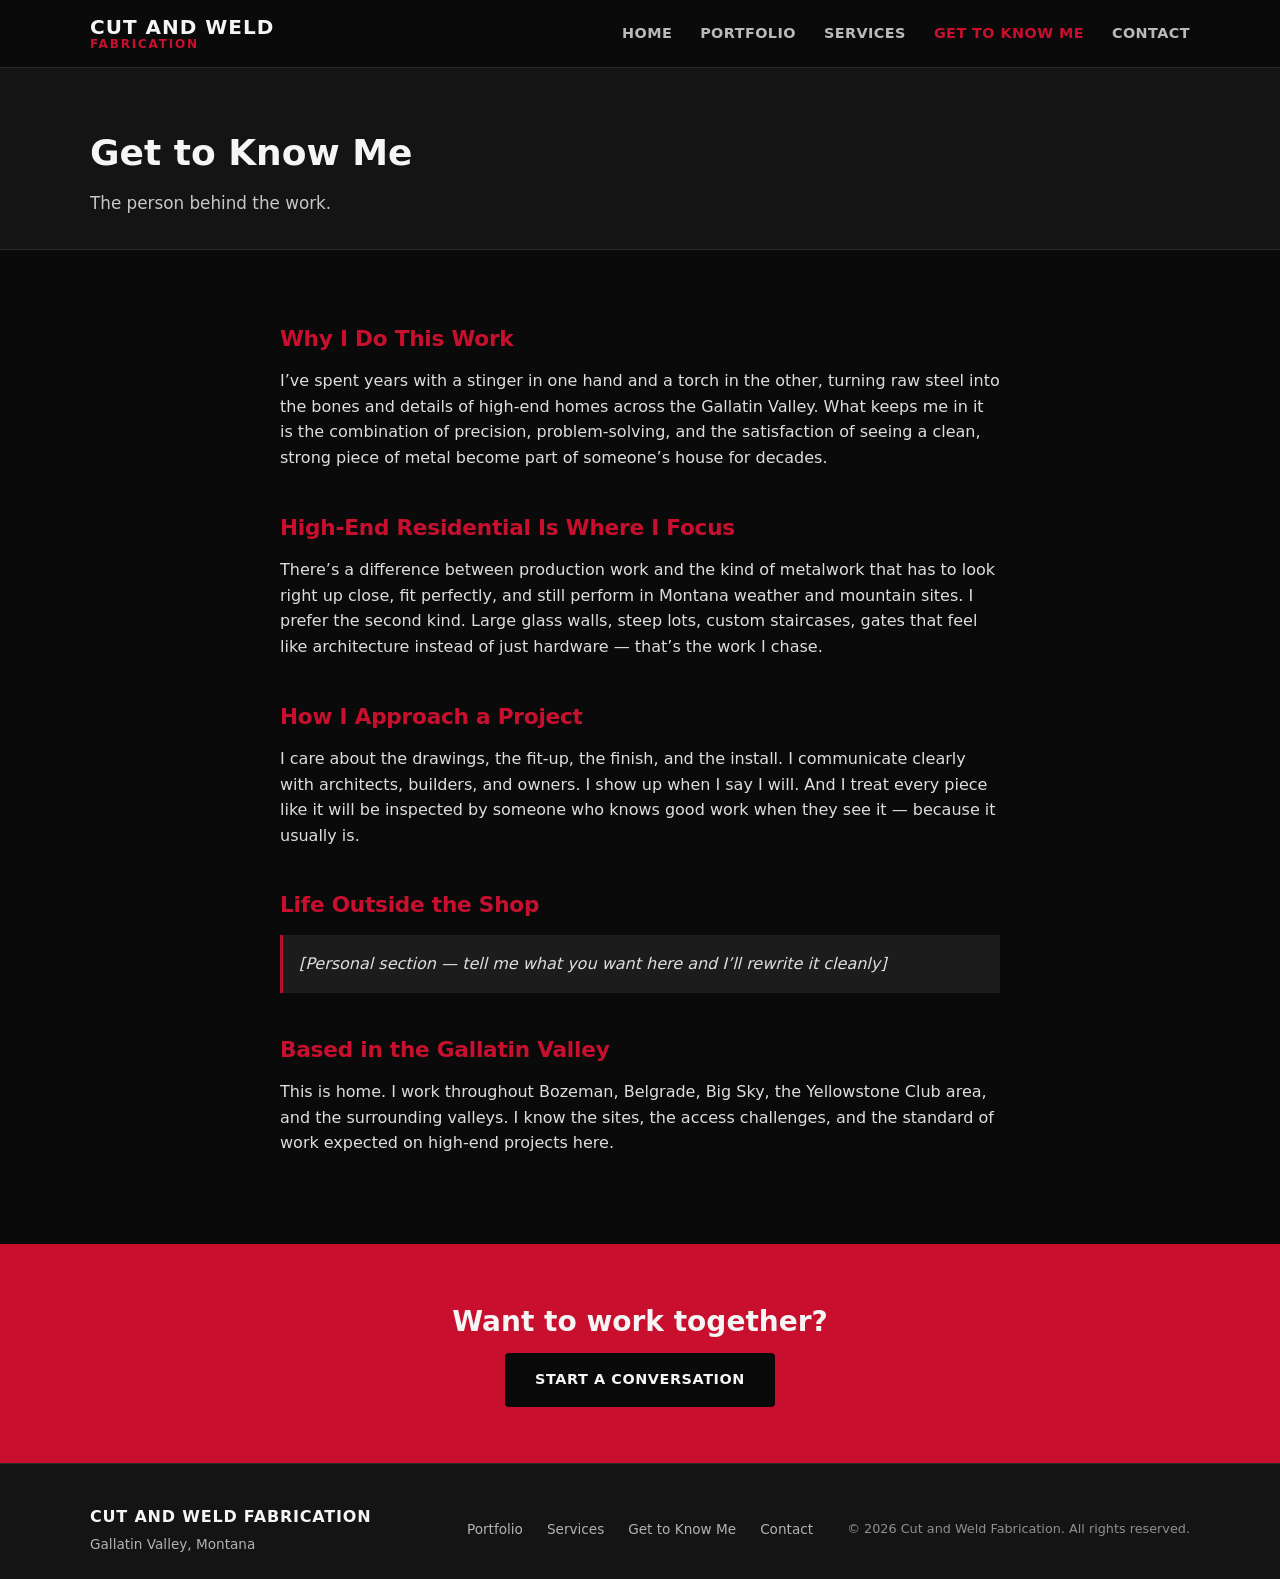
==== about.html @ 0a0ac93f "Add Get to Know Me page" ====
<!DOCTYPE html>
<html lang="en">
<head>
  <meta charset="UTF-8">
  <meta name="viewport" content="width=device-width, initial-scale=1.0">
  <title>Get to Know Me | CUT AND WELD FABRICATION</title>
  <meta name="description" content="Personal insights from the welder and fabricator behind Cut and Weld Fabrication — high-end residential metalwork in the Gallatin Valley.">
  <link rel="stylesheet" href="styles.css">
</head>
<body>
  <header class="site-header">
    <div class="container header-inner">
      <a href="index.html" class="logo">
        <span class="logo-text">CUT AND WELD</span>
        <span class="logo-sub">FABRICATION</span>
      </a>
      <button class="nav-toggle" aria-label="Toggle menu">☰</button>
      <nav class="main-nav">
        <a href="index.html">Home</a>
        <a href="portfolio.html">Portfolio</a>
        <a href="services.html">Services</a>
        <a href="about.html" class="active">Get to Know Me</a>
        <a href="contact.html">Contact</a>
      </nav>
    </div>
  </header>
  <section class="page-hero">
    <div class="container">
      <h1>Get to Know Me</h1>
      <p>The person behind the work.</p>
    </div>
  </section>
  <section class="section">
    <div class="container narrow">
      <div class="about-content">
        <h2>Why I Do This Work</h2>
        <p>I’ve spent years with a stinger in one hand and a torch in the other, turning raw steel into the bones and details of high-end homes across the Gallatin Valley. What keeps me in it is the combination of precision, problem-solving, and the satisfaction of seeing a clean, strong piece of metal become part of someone’s house for decades.</p>
        <h2>High-End Residential Is Where I Focus</h2>
        <p>There’s a difference between production work and the kind of metalwork that has to look right up close, fit perfectly, and still perform in Montana weather and mountain sites. I prefer the second kind. Large glass walls, steep lots, custom staircases, gates that feel like architecture instead of just hardware — that’s the work I chase.</p>
        <h2>How I Approach a Project</h2>
        <p>I care about the drawings, the fit-up, the finish, and the install. I communicate clearly with architects, builders, and owners. I show up when I say I will. And I treat every piece like it will be inspected by someone who knows good work when they see it — because it usually is.</p>
        <h2>Life Outside the Shop</h2>
        <p class="placeholder-note">[Personal section — tell me what you want here and I’ll rewrite it cleanly]</p>
        <h2>Based in the Gallatin Valley</h2>
        <p>This is home. I work throughout Bozeman, Belgrade, Big Sky, the Yellowstone Club area, and the surrounding valleys. I know the sites, the access challenges, and the standard of work expected on high-end projects here.</p>
      </div>
    </div>
  </section>
  <section class="cta-band">
    <div class="container">
      <h2>Want to work together?</h2>
      <a href="contact.html" class="btn btn-primary">Start a Conversation</a>
    </div>
  </section>
  <footer class="site-footer">
    <div class="container footer-inner">
      <div class="footer-brand">
        <strong>CUT AND WELD FABRICATION</strong>
        <p>Gallatin Valley, Montana</p>
      </div>
      <div class="footer-links">
        <a href="portfolio.html">Portfolio</a>
        <a href="services.html">Services</a>
        <a href="about.html">Get to Know Me</a>
        <a href="contact.html">Contact</a>
      </div>
      <div class="footer-copy">
        <p>&copy; 2026 Cut and Weld Fabrication. All rights reserved.</p>
      </div>
    </div>
  </footer>
  <script src="script.js"></script>
</body>
</html>
---- styles.css ----
/* ============================================
   CUT AND WELD FABRICATION
   Black / Red / White theme
   ============================================ */

:root {
  --black: #0a0a0a;
  --dark: #141414;
  --gray: #1f1f1f;
  --light-gray: #2a2a2a;
  --white: #f5f5f5;
  --off-white: #e8e8e8;
  --red: #c8102e;
  --red-dark: #a00d25;
  --red-glow: rgba(200, 16, 46, 0.3);
  --font-main: 'Segoe UI', system-ui, -apple-system, sans-serif;
  --max-width: 1100px;
  --radius: 4px;
}

*, *::before, *::after {
  box-sizing: border-box;
  margin: 0;
  padding: 0;
}

html {
  scroll-behavior: smooth;
}

body {
  font-family: var(--font-main);
  background: var(--black);
  color: var(--white);
  line-height: 1.6;
  font-size: 16px;
}

img {
  max-width: 100%;
  display: block;
}

a {
  color: inherit;
  text-decoration: none;
}

.container {
  width: 90%;
  max-width: var(--max-width);
  margin: 0 auto;
}

.container.narrow {
  max-width: 720px;
}

.site-header {
  background: var(--black);
  border-bottom: 1px solid var(--light-gray);
  position: sticky;
  top: 0;
  z-index: 100;
}

.header-inner {
  display: flex;
  align-items: center;
  justify-content: space-between;
  padding: 1rem 0;
}

.logo {
  display: flex;
  flex-direction: column;
  line-height: 1.1;
}

.logo-text {
  font-weight: 800;
  font-size: 1.25rem;
  letter-spacing: 0.05em;
  color: var(--white);
}

.logo-sub {
  font-weight: 700;
  font-size: 0.75rem;
  letter-spacing: 0.15em;
  color: var(--red);
}

.main-nav {
  display: flex;
  gap: 1.75rem;
}

.main-nav a {
  font-size: 0.9rem;
  font-weight: 600;
  letter-spacing: 0.03em;
  text-transform: uppercase;
  opacity: 0.75;
  transition: opacity 0.2s, color 0.2s;
}

.main-nav a:hover,
.main-nav a.active {
  opacity: 1;
  color: var(--red);
}

.nav-toggle {
  display: none;
  background: none;
  border: none;
  color: var(--white);
  font-size: 1.5rem;
  cursor: pointer;
}

.hero {
  min-height: 70vh;
  display: flex;
  align-items: center;
  background: linear-gradient(135deg, #0a0a0a 0%, #1a0a0a 50%, #0a0a0a 100%);
  border-bottom: 1px solid var(--light-gray);
  position: relative;
  overflow: hidden;
}

.hero::before {
  content: '';
  position: absolute;
  inset: 0;
  background: radial-gradient(ellipse at 70% 30%, var(--red-glow) 0%, transparent 60%);
  pointer-events: none;
}

.hero-content {
  position: relative;
  z-index: 1;
  padding: 4rem 0;
}

.hero h1 {
  font-size: clamp(2.2rem, 5vw, 3.5rem);
  font-weight: 800;
  line-height: 1.15;
  margin-bottom: 1.25rem;
  letter-spacing: -0.02em;
}

.hero-sub {
  font-size: 1.15rem;
  opacity: 0.85;
  margin-bottom: 2rem;
  max-width: 520px;
}

.hero-ctas {
  display: flex;
  flex-wrap: wrap;
  gap: 1rem;
}

.btn {
  display: inline-block;
  padding: 0.85rem 1.75rem;
  font-weight: 700;
  font-size: 0.9rem;
  letter-spacing: 0.04em;
  text-transform: uppercase;
  border-radius: var(--radius);
  transition: background 0.2s, color 0.2s, border-color 0.2s;
  cursor: pointer;
  border: 2px solid transparent;
}

.btn-primary {
  background: var(--red);
  color: var(--white);
  border-color: var(--red);
}

.btn-primary:hover {
  background: var(--red-dark);
  border-color: var(--red-dark);
}

.btn-outline {
  background: transparent;
  color: var(--white);
  border-color: var(--white);
}

.btn-outline:hover {
  background: var(--white);
  color: var(--black);
}

.section {
  padding: 4.5rem 0;
}

.section.bg-dark {
  background: var(--dark);
}

.section-header {
  display: flex;
  justify-content: space-between;
  align-items: baseline;
  margin-bottom: 2rem;
  flex-wrap: wrap;
  gap: 1rem;
}

.section h2 {
  font-size: 1.75rem;
  font-weight: 800;
  margin-bottom: 1rem;
  letter-spacing: -0.01em;
}

.lead {
  font-size: 1.15rem;
  opacity: 0.9;
  max-width: 700px;
}

.link-arrow {
  color: var(--red);
  font-weight: 600;
  font-size: 0.95rem;
}

.link-arrow:hover {
  text-decoration: underline;
}

.text-center {
  text-align: center;
}

.mt-2 {
  margin-top: 2rem;
}

.credibility {
  text-align: center;
  border-bottom: 1px solid var(--light-gray);
}

.credibility h2 {
  margin-bottom: 1rem;
}

.credibility .lead {
  margin: 0 auto;
}

.gallery-grid {
  display: grid;
  grid-template-columns: repeat(auto-fill, minmax(260px, 1fr));
  gap: 1.5rem;
}

.preview-grid {
  grid-template-columns: repeat(auto-fill, minmax(220px, 1fr));
}

.gallery-item {
  background: var(--gray);
  border-radius: var(--radius);
  overflow: hidden;
  transition: transform 0.2s, box-shadow 0.2s;
}

.gallery-item:hover {
  transform: translateY(-3px);
  box-shadow: 0 8px 24px rgba(0,0,0,0.4);
}

.gallery-item img {
  width: 100%;
  aspect-ratio: 4/3;
  object-fit: cover;
  display: block;
  background: var(--light-gray);
}

.gallery-item p,
.gallery-info {
  padding: 0.85rem 1rem;
}

.gallery-info h3 {
  font-size: 1rem;
  margin-bottom: 0.25rem;
}

.gallery-info p {
  font-size: 0.85rem;
  opacity: 0.7;
  padding: 0;
}

.filter-bar {
  display: flex;
  flex-wrap: wrap;
  gap: 0.5rem;
  margin-bottom: 2rem;
}

.filter-btn {
  background: var(--gray);
  border: 1px solid var(--light-gray);
  color: var(--white);
  padding: 0.5rem 1rem;
  font-size: 0.8rem;
  font-weight: 600;
  letter-spacing: 0.03em;
  text-transform: uppercase;
  border-radius: var(--radius);
  cursor: pointer;
  transition: background 0.2s, border-color 0.2s;
}

.filter-btn:hover,
.filter-btn.active {
  background: var(--red);
  border-color: var(--red);
}

.services-grid {
  display: grid;
  grid-template-columns: repeat(auto-fit, minmax(240px, 1fr));
  gap: 1.5rem;
  margin-top: 2rem;
}

.service-card {
  background: var(--gray);
  padding: 1.75rem;
  border-radius: var(--radius);
  border-left: 3px solid var(--red);
}

.service-card h3 {
  font-size: 1.1rem;
  margin-bottom: 0.6rem;
  color: var(--red);
}

.service-card p {
  font-size: 0.95rem;
  opacity: 0.85;
}

.services-detailed {
  display: flex;
  flex-direction: column;
  gap: 2.5rem;
}

.service-block h2 {
  font-size: 1.35rem;
  color: var(--red);
  margin-bottom: 0.75rem;
}

.service-block p {
  opacity: 0.9;
  max-width: 700px;
}

.process-list {
  list-style: none;
  counter-reset: step;
  text-align: left;
  max-width: 500px;
  margin: 1.5rem auto 0;
}

.process-list li {
  counter-increment: step;
  margin-bottom: 1.25rem;
  padding-left: 2.5rem;
  position: relative;
}

.process-list li::before {
  content: counter(step);
  position: absolute;
  left: 0;
  top: 0;
  width: 1.75rem;
  height: 1.75rem;
  background: var(--red);
  color: white;
  font-weight: 700;
  font-size: 0.85rem;
  display: flex;
  align-items: center;
  justify-content: center;
  border-radius: 50%;
}

.page-hero {
  padding: 3.5rem 0 2rem;
  border-bottom: 1px solid var(--light-gray);
  background: var(--dark);
}

.page-hero h1 {
  font-size: 2.25rem;
  font-weight: 800;
  margin-bottom: 0.5rem;
}

.page-hero p {
  opacity: 0.8;
  font-size: 1.05rem;
}

.about-content h2 {
  font-size: 1.35rem;
  color: var(--red);
  margin-top: 2.5rem;
  margin-bottom: 0.75rem;
}

.about-content h2:first-child {
  margin-top: 0;
}

.about-content p {
  opacity: 0.9;
  margin-bottom: 1rem;
}

.placeholder-note {
  background: var(--gray);
  padding: 1rem;
  border-left: 3px solid var(--red);
  font-style: italic;
  opacity: 0.8;
}

.contact-grid {
  display: grid;
  grid-template-columns: 1.4fr 1fr;
  gap: 3rem;
  align-items: start;
}

.contact-form-wrap h2,
.contact-info h2 {
  margin-bottom: 1.5rem;
}

.form-row {
  margin-bottom: 1.25rem;
}

.form-row label {
  display: block;
  font-size: 0.85rem;
  font-weight: 600;
  margin-bottom: 0.35rem;
  letter-spacing: 0.02em;
}

.form-row input,
.form-row select,
.form-row textarea {
  width: 100%;
  padding: 0.75rem 1rem;
  background: var(--gray);
  border: 1px solid var(--light-gray);
  border-radius: var(--radius);
  color: var(--white);
  font-family: inherit;
  font-size: 1rem;
}

.form-row input:focus,
.form-row select:focus,
.form-row textarea:focus {
  outline: none;
  border-color: var(--red);
}

.form-note {
  font-size: 0.8rem;
  opacity: 0.6;
  margin-top: 1rem;
}

.contact-info h3 {
  font-size: 1rem;
  color: var(--red);
  margin-top: 1.75rem;
  margin-bottom: 0.5rem;
}

.contact-info p {
  opacity: 0.85;
  margin-bottom: 0.5rem;
}

.email-signup {
  text-align: center;
  border-top: 1px solid var(--light-gray);
}

.email-signup h2 {
  margin-bottom: 0.5rem;
}

.email-signup p {
  opacity: 0.8;
  margin-bottom: 1.5rem;
}

.signup-form {
  display: flex;
  gap: 0.75rem;
  max-width: 420px;
  margin: 0 auto;
  flex-wrap: wrap;
  justify-content: center;
}

.signup-form input {
  flex: 1;
  min-width: 200px;
  padding: 0.75rem 1rem;
  background: var(--gray);
  border: 1px solid var(--light-gray);
  border-radius: var(--radius);
  color: var(--white);
  font-size: 1rem;
}

.signup-form.compact {
  flex-direction: column;
  max-width: 100%;
}

.signup-form.compact input {
  min-width: 0;
}

.cta-band {
  background: var(--red);
  padding: 3.5rem 0;
  text-align: center;
}

.cta-band h2 {
  font-size: 1.75rem;
  margin-bottom: 0.5rem;
}

.cta-band p {
  margin-bottom: 1.5rem;
  opacity: 0.95;
}

.cta-band .btn-primary {
  background: var(--black);
  border-color: var(--black);
  color: var(--white);
}

.cta-band .btn-primary:hover {
  background: var(--dark);
  border-color: var(--dark);
}

.site-footer {
  background: var(--dark);
  border-top: 1px solid var(--light-gray);
  padding: 2.5rem 0 1.5rem;
}

.footer-inner {
  display: grid;
  grid-template-columns: 1fr auto 1fr;
  gap: 1.5rem;
  align-items: center;
}

.footer-brand strong {
  display: block;
  letter-spacing: 0.05em;
}

.footer-brand p {
  font-size: 0.85rem;
  opacity: 0.7;
  margin-top: 0.25rem;
}

.footer-links {
  display: flex;
  gap: 1.5rem;
}

.footer-links a {
  font-size: 0.85rem;
  opacity: 0.7;
  transition: opacity 0.2s, color 0.2s;
}

.footer-links a:hover {
  opacity: 1;
  color: var(--red);
}

.footer-copy {
  text-align: right;
  font-size: 0.8rem;
  opacity: 0.55;
}

@media (max-width: 800px) {
  .nav-toggle {
    display: block;
  }

  .main-nav {
    display: none;
    position: absolute;
    top: 100%;
    left: 0;
    right: 0;
    background: var(--black);
    flex-direction: column;
    padding: 1rem;
    border-bottom: 1px solid var(--light-gray);
    gap: 0;
  }

  .main-nav.open {
    display: flex;
  }

  .main-nav a {
    padding: 0.75rem 1rem;
    border-bottom: 1px solid var(--light-gray);
  }

  .contact-grid {
    grid-template-columns: 1fr;
  }

  .footer-inner {
    grid-template-columns: 1fr;
    text-align: center;
  }

  .footer-links {
    justify-content: center;
  }

  .footer-copy {
    text-align: center;
  }

  .hero {
    min-height: 60vh;
  }
}

@media (max-width: 500px) {
  .hero-ctas {
    flex-direction: column;
  }

  .btn {
    text-align: center;
  }
}
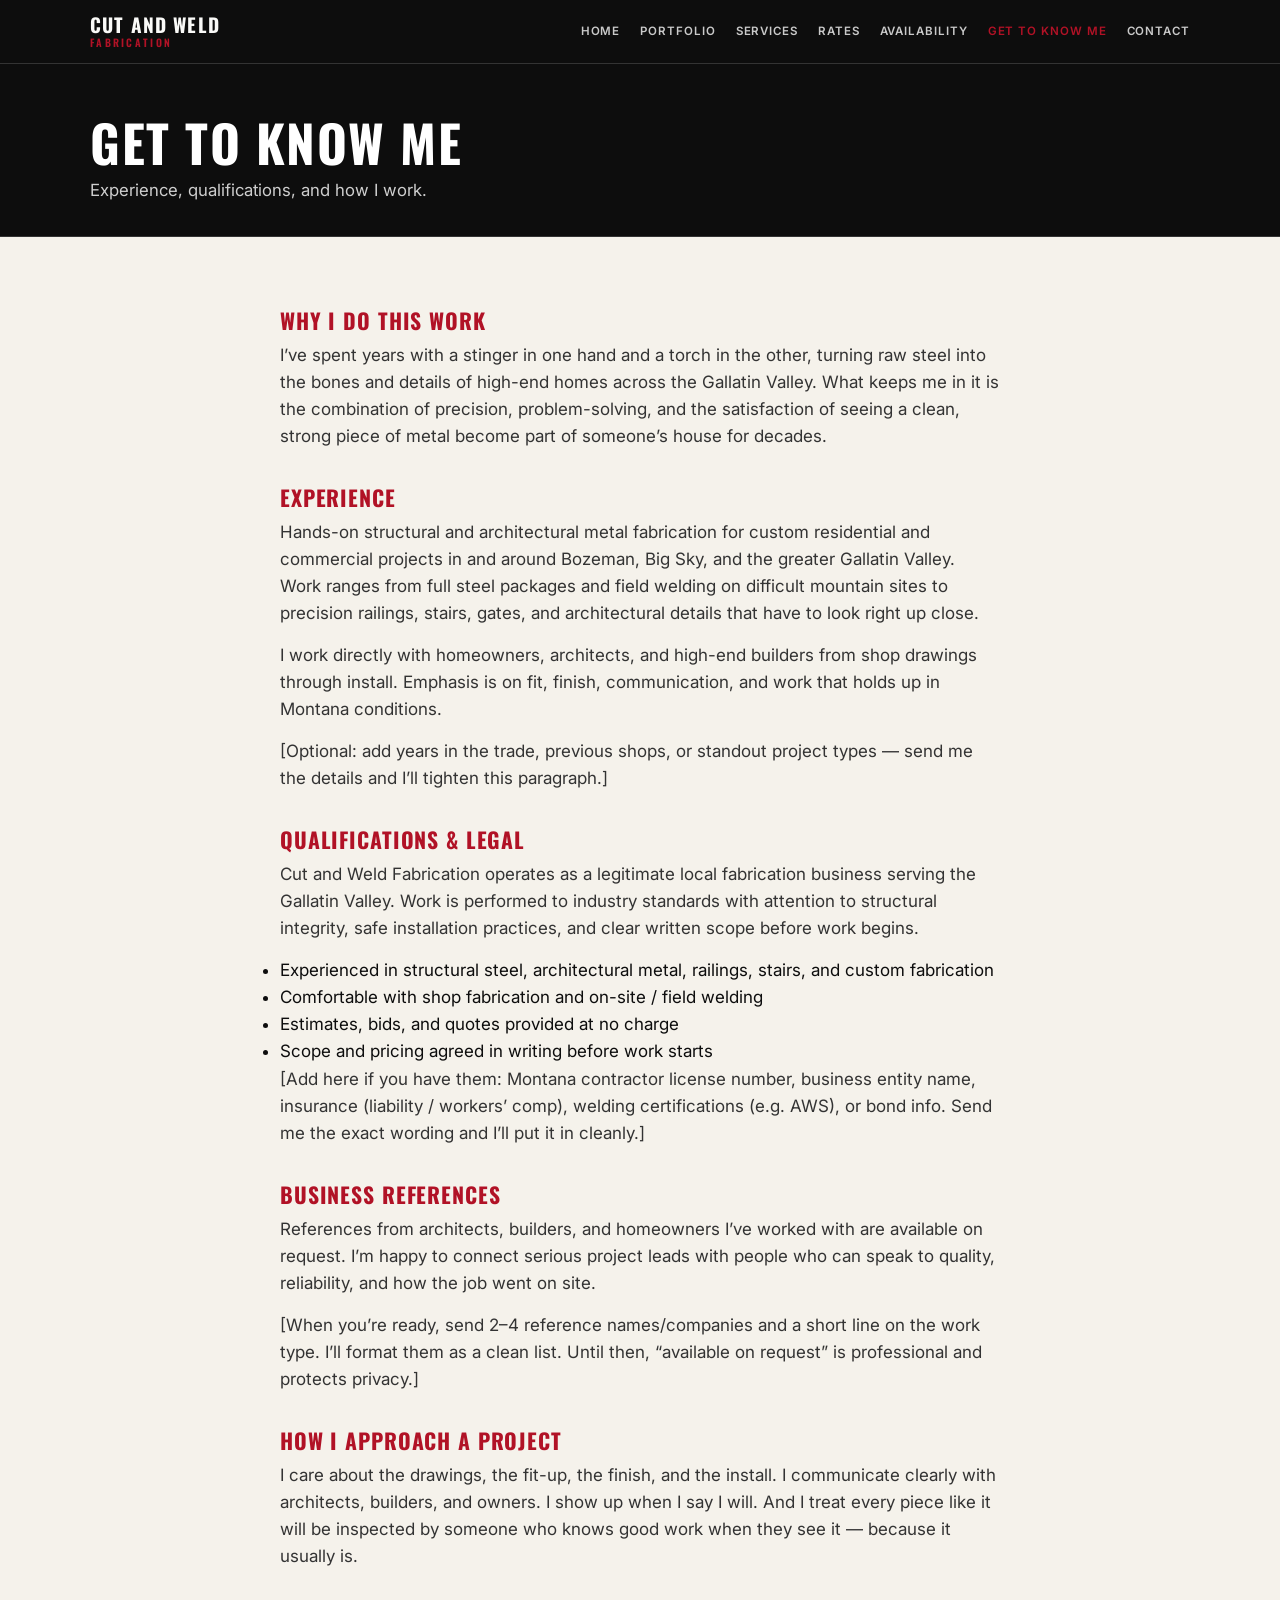
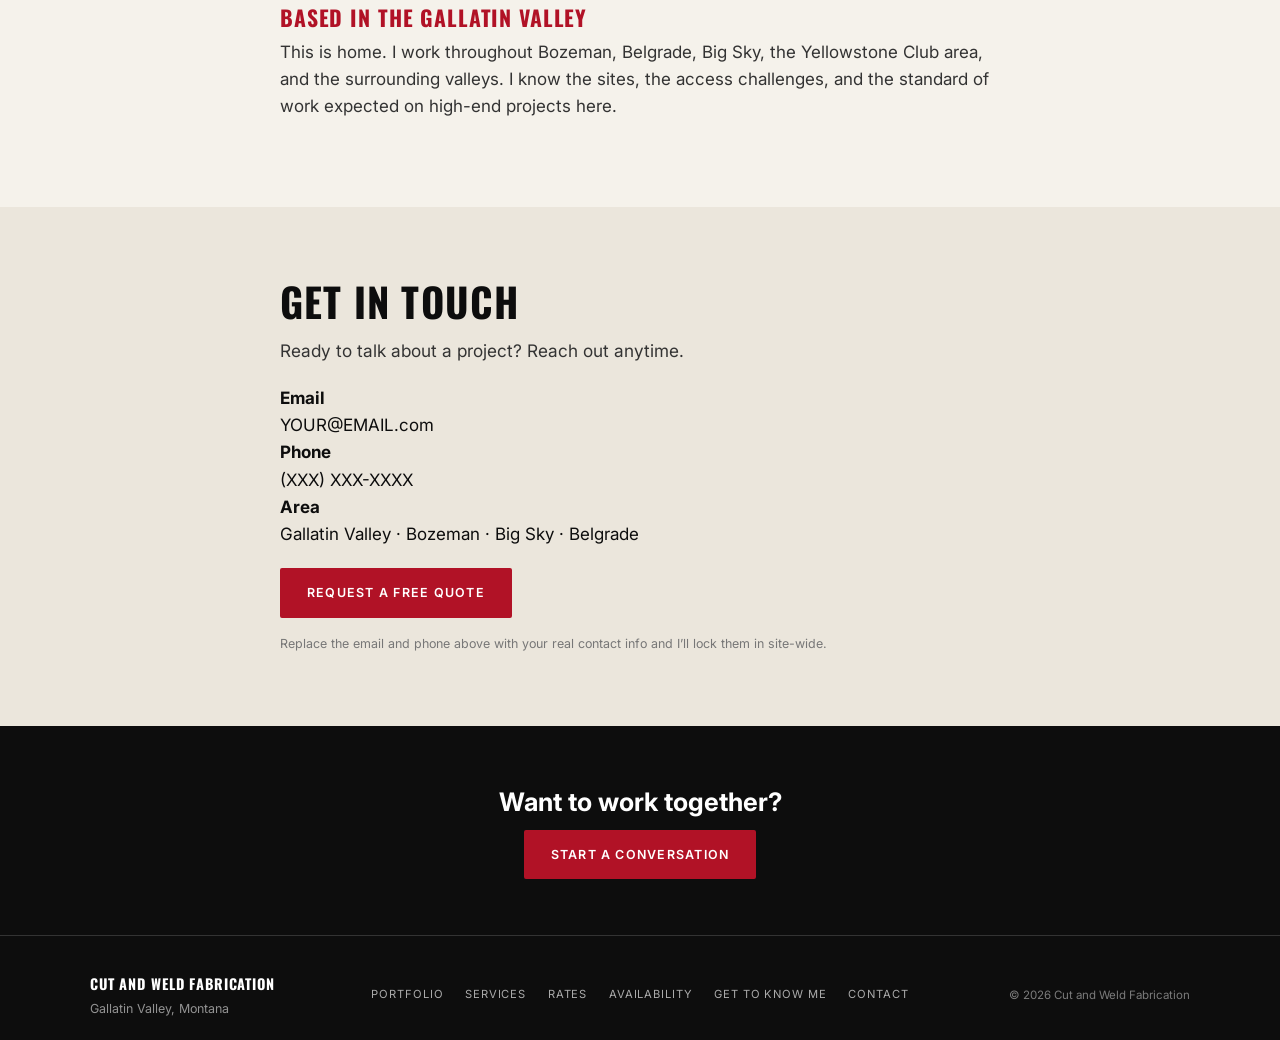
==== commit 90bcb34f: "Add experience, qualifications, references; full nav" ====
--- a/about.html
+++ b/about.html
@@ -4,7 +4,7 @@
   <meta charset="UTF-8">
   <meta name="viewport" content="width=device-width, initial-scale=1.0">
   <title>Get to Know Me | CUT AND WELD FABRICATION</title>
-  <meta name="description" content="Personal insights from the welder and fabricator behind Cut and Weld Fabrication — high-end residential metalwork in the Gallatin Valley.">
+  <meta name="description" content="Experience, qualifications, and references for Cut and Weld Fabrication — high-end metalwork in the Gallatin Valley, Montana.">
   <link rel="stylesheet" href="styles.css">
 </head>
 <body>
@@ -19,39 +19,76 @@
         <a href="index.html">Home</a>
         <a href="portfolio.html">Portfolio</a>
         <a href="services.html">Services</a>
+        <a href="rates.html">Rates</a>
+        <a href="availability.html">Availability</a>
         <a href="about.html" class="active">Get to Know Me</a>
         <a href="contact.html">Contact</a>
       </nav>
     </div>
   </header>
+
   <section class="page-hero">
     <div class="container">
       <h1>Get to Know Me</h1>
-      <p>The person behind the work.</p>
+      <p>Experience, qualifications, and how I work.</p>
     </div>
   </section>
+
   <section class="section">
     <div class="container narrow">
       <div class="about-content">
         <h2>Why I Do This Work</h2>
         <p>I’ve spent years with a stinger in one hand and a torch in the other, turning raw steel into the bones and details of high-end homes across the Gallatin Valley. What keeps me in it is the combination of precision, problem-solving, and the satisfaction of seeing a clean, strong piece of metal become part of someone’s house for decades.</p>
-        <h2>High-End Residential Is Where I Focus</h2>
-        <p>There’s a difference between production work and the kind of metalwork that has to look right up close, fit perfectly, and still perform in Montana weather and mountain sites. I prefer the second kind. Large glass walls, steep lots, custom staircases, gates that feel like architecture instead of just hardware — that’s the work I chase.</p>
+
+        <h2>Experience</h2>
+        <p>Hands-on structural and architectural metal fabrication for custom residential and commercial projects in and around Bozeman, Big Sky, and the greater Gallatin Valley. Work ranges from full steel packages and field welding on difficult mountain sites to precision railings, stairs, gates, and architectural details that have to look right up close.</p>
+        <p>I work directly with homeowners, architects, and high-end builders from shop drawings through install. Emphasis is on fit, finish, communication, and work that holds up in Montana conditions.</p>
+        <p class="placeholder-note">[Optional: add years in the trade, previous shops, or standout project types — send me the details and I’ll tighten this paragraph.]</p>
+
+        <h2>Qualifications & Legal</h2>
+        <p>Cut and Weld Fabrication operates as a legitimate local fabrication business serving the Gallatin Valley. Work is performed to industry standards with attention to structural integrity, safe installation practices, and clear written scope before work begins.</p>
+        <ul class="qual-list">
+          <li>Experienced in structural steel, architectural metal, railings, stairs, and custom fabrication</li>
+          <li>Comfortable with shop fabrication and on-site / field welding</li>
+          <li>Estimates, bids, and quotes provided at no charge</li>
+          <li>Scope and pricing agreed in writing before work starts</li>
+        </ul>
+        <p class="placeholder-note">[Add here if you have them: Montana contractor license number, business entity name, insurance (liability / workers’ comp), welding certifications (e.g. AWS), or bond info. Send me the exact wording and I’ll put it in cleanly.]</p>
+
+        <h2>Business References</h2>
+        <p>References from architects, builders, and homeowners I’ve worked with are available on request. I’m happy to connect serious project leads with people who can speak to quality, reliability, and how the job went on site.</p>
+        <p class="placeholder-note">[When you’re ready, send 2–4 reference names/companies and a short line on the work type. I’ll format them as a clean list. Until then, “available on request” is professional and protects privacy.]</p>
+
         <h2>How I Approach a Project</h2>
         <p>I care about the drawings, the fit-up, the finish, and the install. I communicate clearly with architects, builders, and owners. I show up when I say I will. And I treat every piece like it will be inspected by someone who knows good work when they see it — because it usually is.</p>
-        <h2>Life Outside the Shop</h2>
-        <p class="placeholder-note">[Personal section — tell me what you want here and I’ll rewrite it cleanly]</p>
+
         <h2>Based in the Gallatin Valley</h2>
         <p>This is home. I work throughout Bozeman, Belgrade, Big Sky, the Yellowstone Club area, and the surrounding valleys. I know the sites, the access challenges, and the standard of work expected on high-end projects here.</p>
       </div>
     </div>
   </section>
+
+  <section class="section bg-cream">
+    <div class="container narrow">
+      <div class="contact-spotlight">
+        <h2>Get in Touch</h2>
+        <p class="lead" style="margin-bottom:1.25rem">Ready to talk about a project? Reach out anytime.</p>
+        <p class="contact-line"><strong>Email</strong><br><a href="mailto:YOUR@EMAIL.com">YOUR@EMAIL.com</a></p>
+        <p class="contact-line"><strong>Phone</strong><br><a href="tel:+1XXXXXXXXXX">(XXX) XXX-XXXX</a></p>
+        <p class="contact-line"><strong>Area</strong><br>Gallatin Valley · Bozeman · Big Sky · Belgrade</p>
+        <p style="margin-top:1.25rem"><a href="contact.html" class="btn btn-primary">Request a Free Quote</a></p>
+        <p class="form-note" style="margin-top:1rem">Replace the email and phone above with your real contact info and I’ll lock them in site-wide.</p>
+      </div>
+    </div>
+  </section>
+
   <section class="cta-band">
     <div class="container">
       <h2>Want to work together?</h2>
       <a href="contact.html" class="btn btn-primary">Start a Conversation</a>
     </div>
   </section>
+
   <footer class="site-footer">
     <div class="container footer-inner">
       <div class="footer-brand">
@@ -61,11 +98,13 @@
       <div class="footer-links">
         <a href="portfolio.html">Portfolio</a>
         <a href="services.html">Services</a>
+        <a href="rates.html">Rates</a>
+        <a href="availability.html">Availability</a>
         <a href="about.html">Get to Know Me</a>
         <a href="contact.html">Contact</a>
       </div>
       <div class="footer-copy">
-        <p>&copy; 2026 Cut and Weld Fabrication. All rights reserved.</p>
+        <p>&copy; 2026 Cut and Weld Fabrication</p>
       </div>
     </div>
   </footer>
--- a/styles.css
+++ b/styles.css
@@ -1,687 +1,93 @@
-/* ============================================
-   CUT AND WELD FABRICATION
-   Black / Red / White theme
-   ============================================ */
-
-:root {
-  --black: #0a0a0a;
-  --dark: #141414;
-  --gray: #1f1f1f;
-  --light-gray: #2a2a2a;
-  --white: #f5f5f5;
-  --off-white: #e8e8e8;
-  --red: #c8102e;
-  --red-dark: #a00d25;
-  --red-glow: rgba(200, 16, 46, 0.3);
-  --font-main: 'Segoe UI', system-ui, -apple-system, sans-serif;
-  --max-width: 1100px;
-  --radius: 4px;
-}
-
-*, *::before, *::after {
-  box-sizing: border-box;
-  margin: 0;
-  padding: 0;
-}
-
-html {
-  scroll-behavior: smooth;
-}
-
-body {
-  font-family: var(--font-main);
-  background: var(--black);
-  color: var(--white);
-  line-height: 1.6;
-  font-size: 16px;
-}
-
-img {
-  max-width: 100%;
-  display: block;
-}
-
-a {
-  color: inherit;
-  text-decoration: none;
-}
-
-.container {
-  width: 90%;
-  max-width: var(--max-width);
-  margin: 0 auto;
-}
-
-.container.narrow {
-  max-width: 720px;
-}
-
-.site-header {
-  background: var(--black);
-  border-bottom: 1px solid var(--light-gray);
-  position: sticky;
-  top: 0;
-  z-index: 100;
-}
-
-.header-inner {
-  display: flex;
-  align-items: center;
-  justify-content: space-between;
-  padding: 1rem 0;
-}
-
-.logo {
-  display: flex;
-  flex-direction: column;
-  line-height: 1.1;
-}
-
-.logo-text {
-  font-weight: 800;
-  font-size: 1.25rem;
-  letter-spacing: 0.05em;
-  color: var(--white);
-}
-
-.logo-sub {
-  font-weight: 700;
-  font-size: 0.75rem;
-  letter-spacing: 0.15em;
-  color: var(--red);
-}
-
-.main-nav {
-  display: flex;
-  gap: 1.75rem;
-}
-
-.main-nav a {
-  font-size: 0.9rem;
-  font-weight: 600;
-  letter-spacing: 0.03em;
-  text-transform: uppercase;
-  opacity: 0.75;
-  transition: opacity 0.2s, color 0.2s;
-}
-
-.main-nav a:hover,
-.main-nav a.active {
-  opacity: 1;
-  color: var(--red);
-}
-
-.nav-toggle {
-  display: none;
-  background: none;
-  border: none;
-  color: var(--white);
-  font-size: 1.5rem;
-  cursor: pointer;
-}
-
-.hero {
-  min-height: 70vh;
-  display: flex;
-  align-items: center;
-  background: linear-gradient(135deg, #0a0a0a 0%, #1a0a0a 50%, #0a0a0a 100%);
-  border-bottom: 1px solid var(--light-gray);
-  position: relative;
-  overflow: hidden;
-}
-
-.hero::before {
-  content: '';
-  position: absolute;
-  inset: 0;
-  background: radial-gradient(ellipse at 70% 30%, var(--red-glow) 0%, transparent 60%);
-  pointer-events: none;
-}
-
-.hero-content {
-  position: relative;
-  z-index: 1;
-  padding: 4rem 0;
-}
-
-.hero h1 {
-  font-size: clamp(2.2rem, 5vw, 3.5rem);
-  font-weight: 800;
-  line-height: 1.15;
-  margin-bottom: 1.25rem;
-  letter-spacing: -0.02em;
-}
-
-.hero-sub {
-  font-size: 1.15rem;
-  opacity: 0.85;
-  margin-bottom: 2rem;
-  max-width: 520px;
-}
-
-.hero-ctas {
-  display: flex;
-  flex-wrap: wrap;
-  gap: 1rem;
-}
-
-.btn {
-  display: inline-block;
-  padding: 0.85rem 1.75rem;
-  font-weight: 700;
-  font-size: 0.9rem;
-  letter-spacing: 0.04em;
-  text-transform: uppercase;
-  border-radius: var(--radius);
-  transition: background 0.2s, color 0.2s, border-color 0.2s;
-  cursor: pointer;
-  border: 2px solid transparent;
-}
-
-.btn-primary {
-  background: var(--red);
-  color: var(--white);
-  border-color: var(--red);
-}
-
-.btn-primary:hover {
-  background: var(--red-dark);
-  border-color: var(--red-dark);
-}
-
-.btn-outline {
-  background: transparent;
-  color: var(--white);
-  border-color: var(--white);
-}
-
-.btn-outline:hover {
-  background: var(--white);
-  color: var(--black);
-}
-
-.section {
-  padding: 4.5rem 0;
-}
-
-.section.bg-dark {
-  background: var(--dark);
-}
-
-.section-header {
-  display: flex;
-  justify-content: space-between;
-  align-items: baseline;
-  margin-bottom: 2rem;
-  flex-wrap: wrap;
-  gap: 1rem;
-}
-
-.section h2 {
-  font-size: 1.75rem;
-  font-weight: 800;
-  margin-bottom: 1rem;
-  letter-spacing: -0.01em;
-}
-
-.lead {
-  font-size: 1.15rem;
-  opacity: 0.9;
-  max-width: 700px;
-}
-
-.link-arrow {
-  color: var(--red);
-  font-weight: 600;
-  font-size: 0.95rem;
-}
-
-.link-arrow:hover {
-  text-decoration: underline;
-}
-
-.text-center {
-  text-align: center;
-}
-
-.mt-2 {
-  margin-top: 2rem;
-}
-
-.credibility {
-  text-align: center;
-  border-bottom: 1px solid var(--light-gray);
-}
-
-.credibility h2 {
-  margin-bottom: 1rem;
-}
-
-.credibility .lead {
-  margin: 0 auto;
-}
-
-.gallery-grid {
-  display: grid;
-  grid-template-columns: repeat(auto-fill, minmax(260px, 1fr));
-  gap: 1.5rem;
-}
-
-.preview-grid {
-  grid-template-columns: repeat(auto-fill, minmax(220px, 1fr));
-}
-
-.gallery-item {
-  background: var(--gray);
-  border-radius: var(--radius);
-  overflow: hidden;
-  transition: transform 0.2s, box-shadow 0.2s;
-}
-
-.gallery-item:hover {
-  transform: translateY(-3px);
-  box-shadow: 0 8px 24px rgba(0,0,0,0.4);
-}
-
-.gallery-item img {
-  width: 100%;
-  aspect-ratio: 4/3;
-  object-fit: cover;
-  display: block;
-  background: var(--light-gray);
-}
-
-.gallery-item p,
-.gallery-info {
-  padding: 0.85rem 1rem;
-}
-
-.gallery-info h3 {
-  font-size: 1rem;
-  margin-bottom: 0.25rem;
-}
-
-.gallery-info p {
-  font-size: 0.85rem;
-  opacity: 0.7;
-  padding: 0;
-}
-
-.filter-bar {
-  display: flex;
-  flex-wrap: wrap;
-  gap: 0.5rem;
-  margin-bottom: 2rem;
-}
-
-.filter-btn {
-  background: var(--gray);
-  border: 1px solid var(--light-gray);
-  color: var(--white);
-  padding: 0.5rem 1rem;
-  font-size: 0.8rem;
-  font-weight: 600;
-  letter-spacing: 0.03em;
-  text-transform: uppercase;
-  border-radius: var(--radius);
-  cursor: pointer;
-  transition: background 0.2s, border-color 0.2s;
-}
-
-.filter-btn:hover,
-.filter-btn.active {
-  background: var(--red);
-  border-color: var(--red);
-}
-
-.services-grid {
-  display: grid;
-  grid-template-columns: repeat(auto-fit, minmax(240px, 1fr));
-  gap: 1.5rem;
-  margin-top: 2rem;
-}
-
-.service-card {
-  background: var(--gray);
-  padding: 1.75rem;
-  border-radius: var(--radius);
-  border-left: 3px solid var(--red);
-}
-
-.service-card h3 {
-  font-size: 1.1rem;
-  margin-bottom: 0.6rem;
-  color: var(--red);
-}
-
-.service-card p {
-  font-size: 0.95rem;
-  opacity: 0.85;
-}
-
-.services-detailed {
-  display: flex;
-  flex-direction: column;
-  gap: 2.5rem;
-}
-
-.service-block h2 {
-  font-size: 1.35rem;
-  color: var(--red);
-  margin-bottom: 0.75rem;
-}
-
-.service-block p {
-  opacity: 0.9;
-  max-width: 700px;
-}
-
-.process-list {
-  list-style: none;
-  counter-reset: step;
-  text-align: left;
-  max-width: 500px;
-  margin: 1.5rem auto 0;
-}
-
-.process-list li {
-  counter-increment: step;
-  margin-bottom: 1.25rem;
-  padding-left: 2.5rem;
-  position: relative;
-}
-
-.process-list li::before {
-  content: counter(step);
-  position: absolute;
-  left: 0;
-  top: 0;
-  width: 1.75rem;
-  height: 1.75rem;
-  background: var(--red);
-  color: white;
-  font-weight: 700;
-  font-size: 0.85rem;
-  display: flex;
-  align-items: center;
-  justify-content: center;
-  border-radius: 50%;
-}
-
-.page-hero {
-  padding: 3.5rem 0 2rem;
-  border-bottom: 1px solid var(--light-gray);
-  background: var(--dark);
-}
-
-.page-hero h1 {
-  font-size: 2.25rem;
-  font-weight: 800;
-  margin-bottom: 0.5rem;
-}
-
-.page-hero p {
-  opacity: 0.8;
-  font-size: 1.05rem;
-}
-
-.about-content h2 {
-  font-size: 1.35rem;
-  color: var(--red);
-  margin-top: 2.5rem;
-  margin-bottom: 0.75rem;
-}
-
-.about-content h2:first-child {
-  margin-top: 0;
-}
-
-.about-content p {
-  opacity: 0.9;
-  margin-bottom: 1rem;
-}
-
-.placeholder-note {
-  background: var(--gray);
-  padding: 1rem;
-  border-left: 3px solid var(--red);
-  font-style: italic;
-  opacity: 0.8;
-}
-
-.contact-grid {
-  display: grid;
-  grid-template-columns: 1.4fr 1fr;
-  gap: 3rem;
-  align-items: start;
-}
-
-.contact-form-wrap h2,
-.contact-info h2 {
-  margin-bottom: 1.5rem;
-}
-
-.form-row {
-  margin-bottom: 1.25rem;
-}
-
-.form-row label {
-  display: block;
-  font-size: 0.85rem;
-  font-weight: 600;
-  margin-bottom: 0.35rem;
-  letter-spacing: 0.02em;
-}
-
-.form-row input,
-.form-row select,
-.form-row textarea {
-  width: 100%;
-  padding: 0.75rem 1rem;
-  background: var(--gray);
-  border: 1px solid var(--light-gray);
-  border-radius: var(--radius);
-  color: var(--white);
-  font-family: inherit;
-  font-size: 1rem;
-}
-
-.form-row input:focus,
-.form-row select:focus,
-.form-row textarea:focus {
-  outline: none;
-  border-color: var(--red);
-}
-
-.form-note {
-  font-size: 0.8rem;
-  opacity: 0.6;
-  margin-top: 1rem;
-}
-
-.contact-info h3 {
-  font-size: 1rem;
-  color: var(--red);
-  margin-top: 1.75rem;
-  margin-bottom: 0.5rem;
-}
-
-.contact-info p {
-  opacity: 0.85;
-  margin-bottom: 0.5rem;
-}
-
-.email-signup {
-  text-align: center;
-  border-top: 1px solid var(--light-gray);
-}
-
-.email-signup h2 {
-  margin-bottom: 0.5rem;
-}
-
-.email-signup p {
-  opacity: 0.8;
-  margin-bottom: 1.5rem;
-}
-
-.signup-form {
-  display: flex;
-  gap: 0.75rem;
-  max-width: 420px;
-  margin: 0 auto;
-  flex-wrap: wrap;
-  justify-content: center;
-}
-
-.signup-form input {
-  flex: 1;
-  min-width: 200px;
-  padding: 0.75rem 1rem;
-  background: var(--gray);
-  border: 1px solid var(--light-gray);
-  border-radius: var(--radius);
-  color: var(--white);
-  font-size: 1rem;
-}
-
-.signup-form.compact {
-  flex-direction: column;
-  max-width: 100%;
-}
-
-.signup-form.compact input {
-  min-width: 0;
-}
-
-.cta-band {
-  background: var(--red);
-  padding: 3.5rem 0;
-  text-align: center;
-}
-
-.cta-band h2 {
-  font-size: 1.75rem;
-  margin-bottom: 0.5rem;
-}
-
-.cta-band p {
-  margin-bottom: 1.5rem;
-  opacity: 0.95;
-}
-
-.cta-band .btn-primary {
-  background: var(--black);
-  border-color: var(--black);
-  color: var(--white);
-}
-
-.cta-band .btn-primary:hover {
-  background: var(--dark);
-  border-color: var(--dark);
-}
-
-.site-footer {
-  background: var(--dark);
-  border-top: 1px solid var(--light-gray);
-  padding: 2.5rem 0 1.5rem;
-}
-
-.footer-inner {
-  display: grid;
-  grid-template-columns: 1fr auto 1fr;
-  gap: 1.5rem;
-  align-items: center;
-}
-
-.footer-brand strong {
-  display: block;
-  letter-spacing: 0.05em;
-}
-
-.footer-brand p {
-  font-size: 0.85rem;
-  opacity: 0.7;
-  margin-top: 0.25rem;
-}
-
-.footer-links {
-  display: flex;
-  gap: 1.5rem;
-}
-
-.footer-links a {
-  font-size: 0.85rem;
-  opacity: 0.7;
-  transition: opacity 0.2s, color 0.2s;
-}
-
-.footer-links a:hover {
-  opacity: 1;
-  color: var(--red);
-}
-
-.footer-copy {
-  text-align: right;
-  font-size: 0.8rem;
-  opacity: 0.55;
-}
-
-@media (max-width: 800px) {
-  .nav-toggle {
-    display: block;
-  }
-
-  .main-nav {
-    display: none;
-    position: absolute;
-    top: 100%;
-    left: 0;
-    right: 0;
-    background: var(--black);
-    flex-direction: column;
-    padding: 1rem;
-    border-bottom: 1px solid var(--light-gray);
-    gap: 0;
-  }
-
-  .main-nav.open {
-    display: flex;
-  }
-
-  .main-nav a {
-    padding: 0.75rem 1rem;
-    border-bottom: 1px solid var(--light-gray);
-  }
-
-  .contact-grid {
-    grid-template-columns: 1fr;
-  }
-
-  .footer-inner {
-    grid-template-columns: 1fr;
-    text-align: center;
-  }
-
-  .footer-links {
-    justify-content: center;
-  }
-
-  .footer-copy {
-    text-align: center;
-  }
-
-  .hero {
-    min-height: 60vh;
-  }
-}
-
-@media (max-width: 500px) {
-  .hero-ctas {
-    flex-direction: column;
-  }
-
-  .btn {
-    text-align: center;
-  }
-}
+@import url('https://fonts.googleapis.com/css2?family=Oswald:wght@600;700&family=Inter:wght@400;500;600;700&display=swap');
+:root{--black:#0d0d0d;--off-white:#f5f2eb;--cream:#ebe6dc;--white:#fafaf8;--red:#b11226;--red-deep:#8a0e1d;--muted:#555;--font-display:'Oswald',system-ui,sans-serif;--font-body:'Inter',system-ui,-apple-system,sans-serif;--max-width:1100px}
+*{box-sizing:border-box;margin:0;padding:0}
+html{-webkit-font-smoothing:antialiased;-moz-osx-font-smoothing:grayscale;text-rendering:optimizeLegibility}
+body{font-family:var(--font-body);background:var(--off-white);color:var(--black);line-height:1.6;font-size:17px}
+img{max-width:100%;display:block}
+a{color:inherit;text-decoration:none}
+.container{width:92%;max-width:var(--max-width);margin:0 auto}
+.container.narrow{max-width:720px}
+.site-header{background:var(--black);color:var(--white);position:sticky;top:0;z-index:100;border-bottom:1px solid #333}
+.header-inner{display:flex;align-items:center;justify-content:space-between;padding:.95rem 0;gap:1rem}
+.logo{display:flex;flex-direction:column;line-height:1}
+.logo-text{font-family:var(--font-display);font-weight:700;font-size:1.2rem;letter-spacing:.06em;text-transform:uppercase}
+.logo-sub{font-family:var(--font-display);font-weight:600;font-size:.65rem;letter-spacing:.22em;color:var(--red);margin-top:.2rem}
+.main-nav{display:flex;flex-wrap:wrap;gap:.35rem 1.25rem;justify-content:flex-end}
+.main-nav a{font-size:.72rem;font-weight:600;letter-spacing:.08em;text-transform:uppercase;color:rgba(255,255,255,.78);white-space:nowrap}
+.main-nav a:hover,.main-nav a.active{color:var(--red)}
+.nav-toggle{display:none;background:none;border:none;color:#fff;font-size:1.35rem;cursor:pointer}
+.hero{min-height:78vh;display:flex;align-items:flex-end;background-color:#0d0d0d;background-image:linear-gradient(to top,rgba(0,0,0,.78) 0%,rgba(0,0,0,.35) 45%,rgba(0,0,0,.25) 100%),url('https://images.unsplash.com/photo-1464822759023-fed622ff2c3b?auto=format&fit=crop&w=1920&q=85');background-position:center;background-size:cover;background-repeat:no-repeat;color:#fff}
+.hero-content{position:relative;z-index:1;padding:4.5rem 0 3.5rem;max-width:700px}
+.hero h1{font-family:var(--font-display);font-size:clamp(2.4rem,5.5vw,4.2rem);font-weight:700;line-height:1.02;letter-spacing:.02em;text-transform:uppercase;margin-bottom:.85rem;text-shadow:0 2px 16px rgba(0,0,0,.45)}
+.hero-sub{font-size:1.05rem;opacity:.92;max-width:440px;margin-bottom:1.75rem;line-height:1.5}
+.hero-ctas{display:flex;flex-wrap:wrap;gap:.7rem}
+.btn{display:inline-block;padding:.8rem 1.55rem;font-family:var(--font-body);font-weight:600;font-size:.78rem;letter-spacing:.1em;text-transform:uppercase;border-radius:2px;cursor:pointer;border:2px solid transparent}
+.btn-primary{background:var(--red);color:#fff;border-color:var(--red)}
+.btn-primary:hover{background:var(--red-deep)}
+.btn-outline{background:transparent;color:#fff;border-color:rgba(255,255,255,.85)}
+.btn-outline:hover{background:#fff;color:#000}
+.btn-dark{background:#0d0d0d;color:#fff;border-color:#0d0d0d}
+.btn-dark:hover{background:#2a2a2a}
+.section{padding:4.5rem 0}
+.section.bg-cream{background:var(--cream)}
+.section h2{font-family:var(--font-display);font-size:clamp(1.75rem,3.5vw,2.5rem);font-weight:700;letter-spacing:.03em;text-transform:uppercase;line-height:1.1;margin-bottom:.85rem}
+.lead{font-size:1.08rem;color:#333;max-width:620px;line-height:1.65}
+.section-header{display:flex;justify-content:space-between;align-items:baseline;margin-bottom:2rem;flex-wrap:wrap;gap:.75rem}
+.link-arrow{font-size:.75rem;font-weight:600;letter-spacing:.08em;text-transform:uppercase;color:var(--red)}
+.text-center{text-align:center}.mt-2{margin-top:1.75rem}
+.credibility{border-bottom:1px solid #ddd}
+.gallery-grid{display:grid;grid-template-columns:repeat(auto-fill,minmax(260px,1fr));gap:1.5rem}
+.preview-grid{grid-template-columns:repeat(3,1fr)}
+.gallery-item{background:transparent;overflow:hidden}
+.gallery-item img{width:100%;aspect-ratio:4/3;object-fit:cover;object-position:center;display:block;transition:transform .35s ease;background:#ddd}
+.gallery-item:hover img{transform:scale(1.03)}
+.gallery-item>p{padding:.65rem 0 0;background:transparent;color:#000;font-size:.85rem;font-weight:600}
+.gallery-info{padding:.75rem 0 0;background:transparent;color:#000}
+.gallery-info h3{font-family:var(--font-display);font-size:.95rem;letter-spacing:.04em;text-transform:uppercase;margin-bottom:.2rem}
+.gallery-info p{font-size:.85rem;color:var(--muted);padding:0;background:none}
+.services-grid{display:grid;grid-template-columns:repeat(auto-fit,minmax(230px,1fr));gap:1.25rem;margin-top:1.75rem}
+.service-card{background:#fff;padding:1.6rem 1.35rem;border-left:3px solid var(--red);box-shadow:0 1px 3px rgba(0,0,0,.06)}
+.service-card h3{font-family:var(--font-display);font-size:1.05rem;letter-spacing:.05em;text-transform:uppercase;margin-bottom:.5rem}
+.service-card p{font-size:.95rem;color:#444}
+.page-hero{padding:3.25rem 0 2rem;background:#0d0d0d;color:#fff;border-bottom:1px solid #333}
+.page-hero h1{font-family:var(--font-display);font-size:clamp(2rem,4.5vw,3.2rem);font-weight:700;text-transform:uppercase;letter-spacing:.03em;line-height:1.05;margin-bottom:.45rem}
+.page-hero p{opacity:.8;font-size:1.05rem}
+.content-block h2,.about-content h2{font-size:1.35rem;color:var(--red);margin-top:2.25rem;margin-bottom:.55rem;font-family:var(--font-display);letter-spacing:.04em;text-transform:uppercase}
+.content-block h2:first-child,.about-content h2:first-child{margin-top:0}
+.content-block p,.about-content p{color:#333;margin-bottom:.9rem}
+.rate-card{background:#fff;border:1px solid #e0ddd6;padding:1.5rem 1.4rem;margin-bottom:1.25rem}
+.rate-card h3{font-family:var(--font-display);text-transform:uppercase;letter-spacing:.05em;font-size:1.1rem;margin-bottom:.5rem}
+.rate-card p{margin-bottom:.4rem;color:#333}
+.availability-status{display:inline-block;padding:.35rem .85rem;font-size:.75rem;font-weight:700;letter-spacing:.08em;text-transform:uppercase;background:#1a5c2e;color:#fff;margin-bottom:1rem}
+.availability-status.limited{background:#8a5a00}
+.contact-grid{display:grid;grid-template-columns:1.45fr 1fr;gap:3rem}
+.form-row{margin-bottom:1.1rem}
+.form-row label{display:block;font-size:.72rem;font-weight:600;letter-spacing:.06em;text-transform:uppercase;margin-bottom:.3rem}
+.form-row input,.form-row select,.form-row textarea{width:100%;padding:.75rem .95rem;background:#fff;border:1px solid #ccc;font-family:inherit;font-size:1rem}
+.form-row input:focus,.form-row select:focus,.form-row textarea:focus{outline:none;border-color:var(--red)}
+.form-note{font-size:.78rem;color:#777;margin-top:.85rem}
+.contact-info h3{font-family:var(--font-display);font-size:.9rem;letter-spacing:.08em;text-transform:uppercase;color:var(--red);margin-top:1.5rem;margin-bottom:.35rem}
+.cta-band{background:#0d0d0d;color:#fff;padding:3.5rem 0;text-align:center}
+.cta-band h2{margin-bottom:.45rem}
+.cta-band p{margin-bottom:1.35rem;opacity:.88}
+.site-footer{background:#0d0d0d;color:#fff;border-top:1px solid #333;padding:2.25rem 0 1.35rem}
+.footer-inner{display:grid;grid-template-columns:1fr auto 1fr;gap:1.25rem;align-items:center}
+.footer-brand strong{display:block;font-family:var(--font-display);letter-spacing:.06em;font-size:.9rem}
+.footer-brand p{font-size:.78rem;opacity:.55;margin-top:.2rem}
+.footer-links{display:flex;flex-wrap:wrap;gap:1rem 1.35rem;justify-content:center}
+.footer-links a{font-size:.7rem;letter-spacing:.08em;text-transform:uppercase;opacity:.65}
+.footer-links a:hover{opacity:1;color:var(--red)}
+.footer-copy{text-align:right;font-size:.72rem;opacity:.45}
+.filter-bar{display:flex;flex-wrap:wrap;gap:.45rem;margin-bottom:1.75rem}
+.filter-btn{background:transparent;border:1px solid #bbb;color:#000;padding:.4rem .9rem;font-size:.7rem;font-weight:600;letter-spacing:.08em;text-transform:uppercase;cursor:pointer}
+.filter-btn:hover,.filter-btn.active{background:#0d0d0d;color:#fff;border-color:#0d0d0d}
+.email-popup-overlay{position:fixed;inset:0;background:rgba(0,0,0,.55);z-index:1000;display:none;align-items:center;justify-content:center;padding:1.25rem}
+.email-popup-overlay.show{display:flex}
+.email-popup{background:#fff;max-width:420px;width:100%;padding:2rem 1.75rem;position:relative;box-shadow:0 12px 40px rgba(0,0,0,.25)}
+.email-popup h3{font-family:var(--font-display);text-transform:uppercase;letter-spacing:.05em;font-size:1.35rem;margin-bottom:.5rem}
+.email-popup p{font-size:.95rem;color:#444;margin-bottom:1.15rem}
+.email-popup input[type=email]{width:100%;padding:.75rem 1rem;border:1px solid #ccc;font-size:1rem;margin-bottom:.85rem;font-family:inherit}
+.email-popup .btn{width:100%;text-align:center}
+.email-popup-close{position:absolute;top:.65rem;right:.85rem;background:none;border:none;font-size:1.4rem;cursor:pointer;color:#666}
+@media(max-width:900px){.preview-grid{grid-template-columns:1fr 1fr}.contact-grid{grid-template-columns:1fr}.footer-inner{grid-template-columns:1fr;text-align:center}.footer-links{justify-content:center}.footer-copy{text-align:center}}
+@media(max-width:720px){.nav-toggle{display:block}.main-nav{display:none;position:absolute;top:100%;left:0;right:0;background:#0d0d0d;flex-direction:column;padding:.5rem 0 1rem;border-bottom:1px solid #333;gap:0}.main-nav.open{display:flex}.main-nav a{padding:.7rem 1.35rem;border-bottom:1px solid #2a2a2a;font-size:.78rem}.preview-grid{grid-template-columns:1fr}.hero{min-height:68vh}.hero-ctas{flex-direction:column}.btn{text-align:center}}
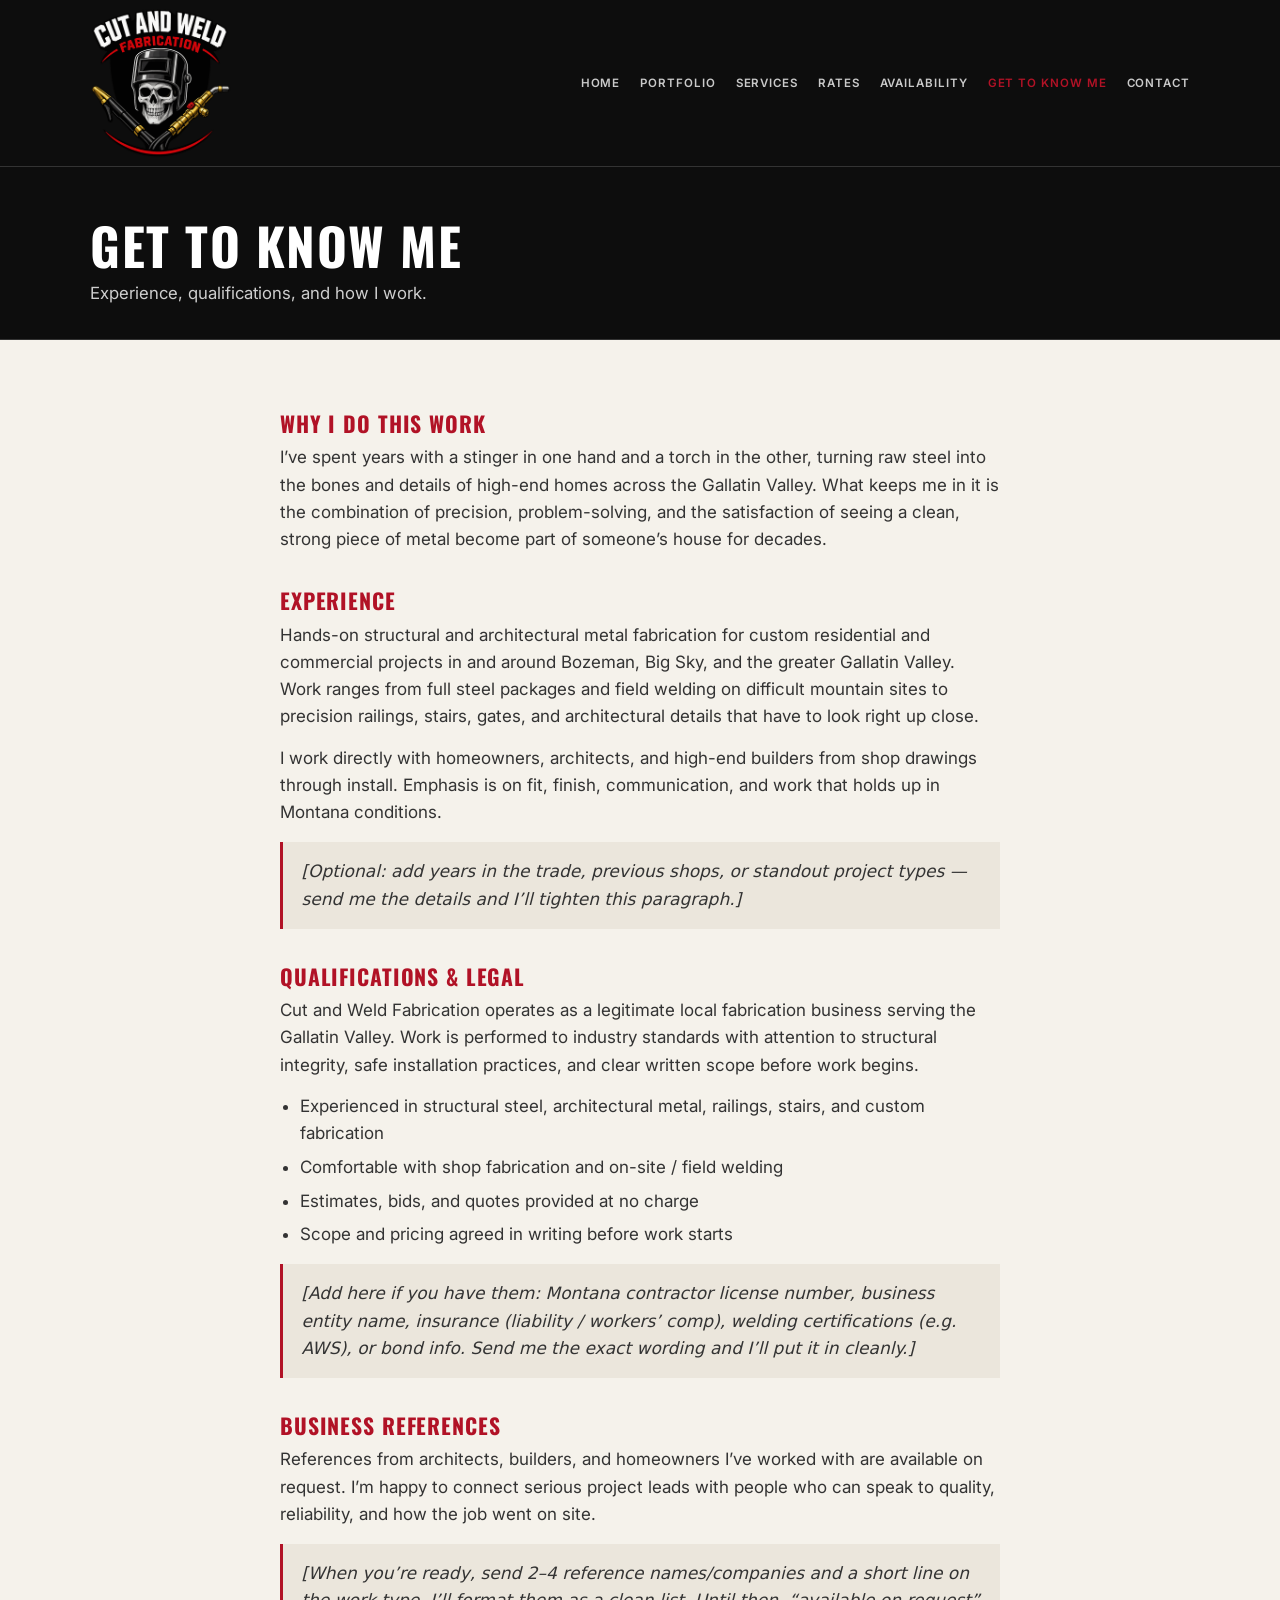
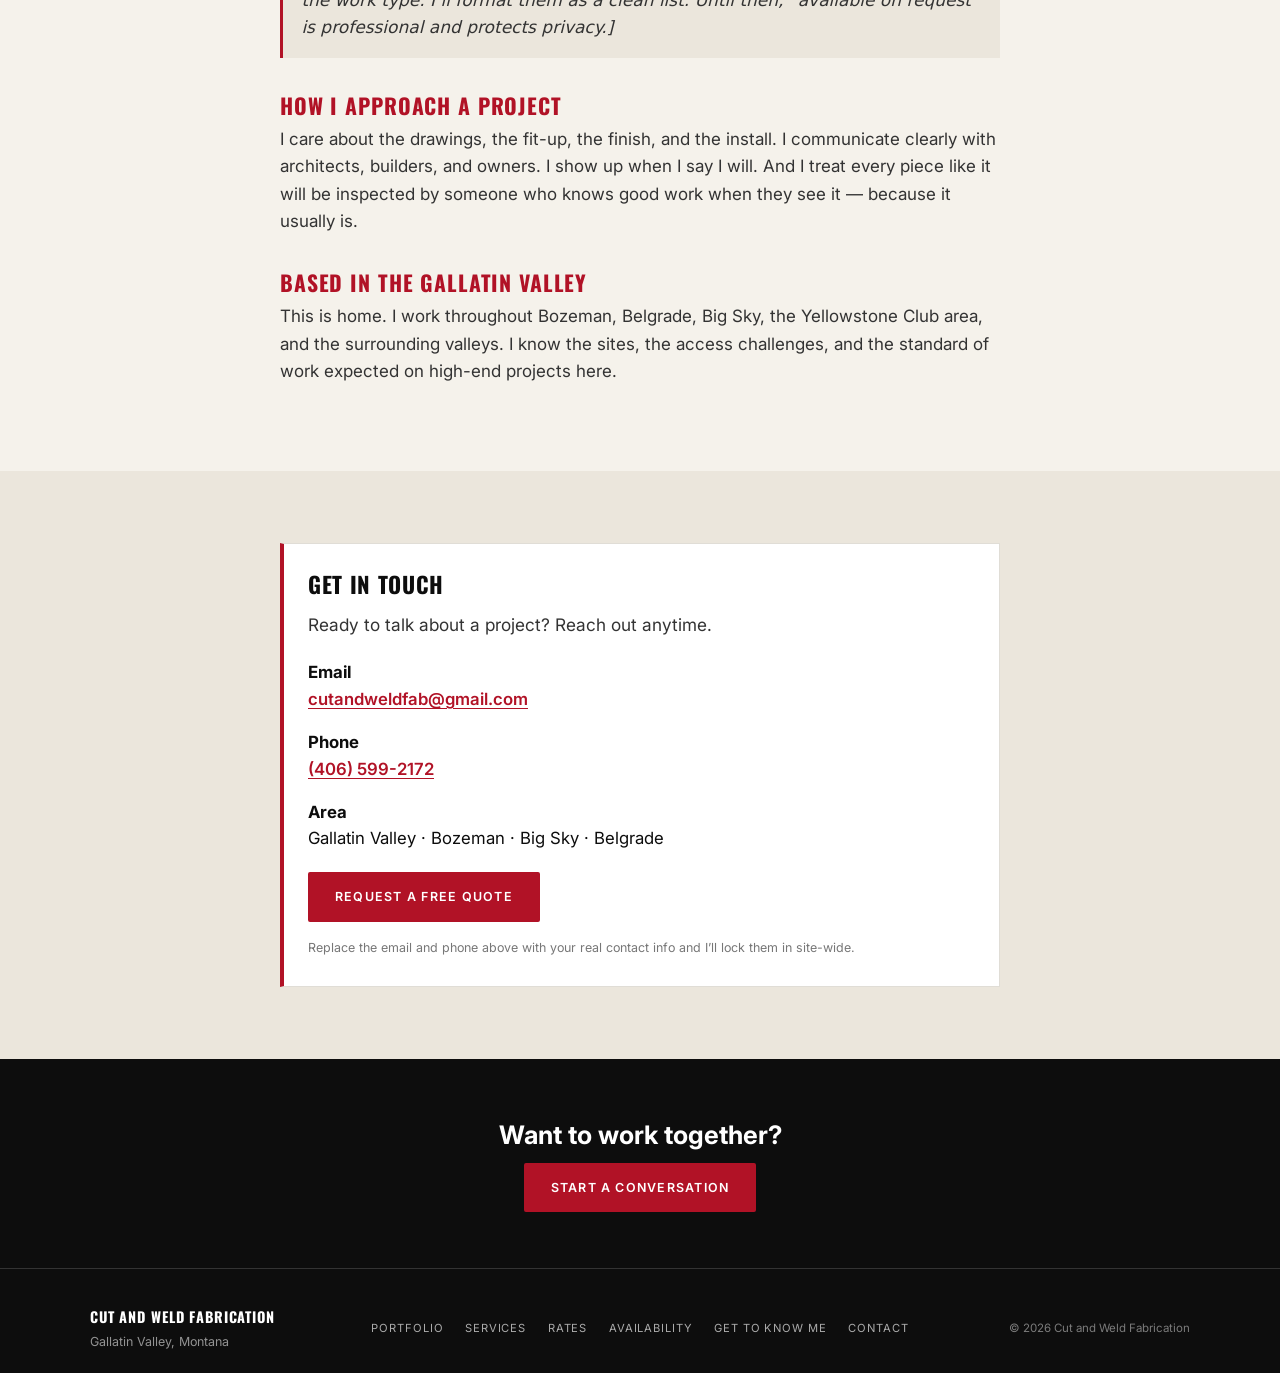
==== commit 3282b292: "Real contact info, mailto quote/list forms, cleaned header logo on all pages, favicon" ====
--- a/about.html
+++ b/about.html
@@ -6,13 +6,14 @@
   <title>Get to Know Me | CUT AND WELD FABRICATION</title>
   <meta name="description" content="Experience, qualifications, and references for Cut and Weld Fabrication — high-end metalwork in the Gallatin Valley, Montana.">
   <link rel="stylesheet" href="styles.css">
+  <link rel="icon" type="image/png" href="favicon.png">
+  <link rel="apple-touch-icon" href="apple-touch-icon.png">
 </head>
 <body>
   <header class="site-header">
     <div class="container header-inner">
-      <a href="index.html" class="logo">
-        <span class="logo-text">CUT AND WELD</span>
-        <span class="logo-sub">FABRICATION</span>
+      <a href="index.html" class="logo logo-img">
+        <img src="logo.png" alt="Cut and Weld Fabrication" class="logo-svg" width="600" height="637">
       </a>
       <button class="nav-toggle" aria-label="Toggle menu">☰</button>
       <nav class="main-nav">
@@ -73,8 +74,8 @@
       <div class="contact-spotlight">
         <h2>Get in Touch</h2>
         <p class="lead" style="margin-bottom:1.25rem">Ready to talk about a project? Reach out anytime.</p>
-        <p class="contact-line"><strong>Email</strong><br><a href="mailto:YOUR@EMAIL.com">YOUR@EMAIL.com</a></p>
-        <p class="contact-line"><strong>Phone</strong><br><a href="tel:+1XXXXXXXXXX">(XXX) XXX-XXXX</a></p>
+        <p class="contact-line"><strong>Email</strong><br><a href="mailto:cutandweldfab@gmail.com">cutandweldfab@gmail.com</a></p>
+        <p class="contact-line"><strong>Phone</strong><br><a href="tel:+14065992172">(406) 599-2172</a></p>
         <p class="contact-line"><strong>Area</strong><br>Gallatin Valley · Bozeman · Big Sky · Belgrade</p>
         <p style="margin-top:1.25rem"><a href="contact.html" class="btn btn-primary">Request a Free Quote</a></p>
         <p class="form-note" style="margin-top:1rem">Replace the email and phone above with your real contact info and I’ll lock them in site-wide.</p>
--- a/styles.css
+++ b/styles.css
@@ -8,10 +8,12 @@
 .container{width:92%;max-width:var(--max-width);margin:0 auto}
 .container.narrow{max-width:720px}
 .site-header{background:var(--black);color:var(--white);position:sticky;top:0;z-index:100;border-bottom:1px solid #333}
-.header-inner{display:flex;align-items:center;justify-content:space-between;padding:.95rem 0;gap:1rem}
+.header-inner{display:flex;align-items:center;justify-content:space-between;padding:.5rem 0;gap:1rem}
 .logo{display:flex;flex-direction:column;line-height:1}
-.logo-text{font-family:var(--font-display);font-weight:700;font-size:1.2rem;letter-spacing:.06em;text-transform:uppercase}
-.logo-sub{font-family:var(--font-display);font-weight:600;font-size:.65rem;letter-spacing:.22em;color:var(--red);margin-top:.2rem}
+.logo-img{display:block;flex-shrink:0}
+.logo-svg{height:150px;width:auto;max-width:none;object-fit:contain;display:block}
+.logo-text{font-family:var(--font-display);font-weight:700;font-size:clamp(1.65rem,4vw,2.15rem);letter-spacing:.06em;text-transform:uppercase}
+.logo-sub{font-family:var(--font-display);font-weight:600;font-size:clamp(.75rem,1.8vw,.95rem);letter-spacing:.22em;color:var(--red);margin-top:.3rem}
 .main-nav{display:flex;flex-wrap:wrap;gap:.35rem 1.25rem;justify-content:flex-end}
 .main-nav a{font-size:.72rem;font-weight:600;letter-spacing:.08em;text-transform:uppercase;color:rgba(255,255,255,.78);white-space:nowrap}
 .main-nav a:hover,.main-nav a.active{color:var(--red)}
@@ -55,11 +57,22 @@
 .content-block h2,.about-content h2{font-size:1.35rem;color:var(--red);margin-top:2.25rem;margin-bottom:.55rem;font-family:var(--font-display);letter-spacing:.04em;text-transform:uppercase}
 .content-block h2:first-child,.about-content h2:first-child{margin-top:0}
 .content-block p,.about-content p{color:#333;margin-bottom:.9rem}
+.qual-list{margin:0 0 1rem 1.25rem;color:#333}
+.qual-list li{margin-bottom:.4rem}
+.placeholder-note{background:var(--cream);padding:1rem 1.15rem;border-left:3px solid var(--red);font-style:italic;color:#444;margin:1rem 0}
 .rate-card{background:#fff;border:1px solid #e0ddd6;padding:1.5rem 1.4rem;margin-bottom:1.25rem}
 .rate-card h3{font-family:var(--font-display);text-transform:uppercase;letter-spacing:.05em;font-size:1.1rem;margin-bottom:.5rem}
 .rate-card p{margin-bottom:.4rem;color:#333}
 .availability-status{display:inline-block;padding:.35rem .85rem;font-size:.75rem;font-weight:700;letter-spacing:.08em;text-transform:uppercase;background:#1a5c2e;color:#fff;margin-bottom:1rem}
 .availability-status.limited{background:#8a5a00}
+.contact-spotlight{background:#fff;border:1px solid #e0ddd6;padding:1.75rem 1.5rem;border-left:4px solid var(--red)}
+.contact-spotlight h2{margin-top:0;color:var(--black)!important;font-size:1.4rem}
+.contact-line{margin-bottom:1rem;font-size:1.05rem}
+.contact-line a{color:var(--red);font-weight:600;text-decoration:underline;text-underline-offset:3px}
+.contact-bar{display:flex;flex-wrap:wrap;align-items:center;justify-content:space-between;gap:1.25rem}
+.contact-bar-links{display:flex;gap:.6rem;flex-wrap:wrap}
+.contact-bar .btn-outline{border-color:#333;color:#111}
+.contact-bar .btn-outline:hover{background:#0d0d0d;color:#fff;border-color:#0d0d0d}
 .contact-grid{display:grid;grid-template-columns:1.45fr 1fr;gap:3rem}
 .form-row{margin-bottom:1.1rem}
 .form-row label{display:block;font-size:.72rem;font-weight:600;letter-spacing:.06em;text-transform:uppercase;margin-bottom:.3rem}
@@ -67,6 +80,7 @@
 .form-row input:focus,.form-row select:focus,.form-row textarea:focus{outline:none;border-color:var(--red)}
 .form-note{font-size:.78rem;color:#777;margin-top:.85rem}
 .contact-info h3{font-family:var(--font-display);font-size:.9rem;letter-spacing:.08em;text-transform:uppercase;color:var(--red);margin-top:1.5rem;margin-bottom:.35rem}
+.contact-info a{color:var(--red);font-weight:600}
 .cta-band{background:#0d0d0d;color:#fff;padding:3.5rem 0;text-align:center}
 .cta-band h2{margin-bottom:.45rem}
 .cta-band p{margin-bottom:1.35rem;opacity:.88}
@@ -90,4 +104,4 @@
 .email-popup .btn{width:100%;text-align:center}
 .email-popup-close{position:absolute;top:.65rem;right:.85rem;background:none;border:none;font-size:1.4rem;cursor:pointer;color:#666}
 @media(max-width:900px){.preview-grid{grid-template-columns:1fr 1fr}.contact-grid{grid-template-columns:1fr}.footer-inner{grid-template-columns:1fr;text-align:center}.footer-links{justify-content:center}.footer-copy{text-align:center}}
-@media(max-width:720px){.nav-toggle{display:block}.main-nav{display:none;position:absolute;top:100%;left:0;right:0;background:#0d0d0d;flex-direction:column;padding:.5rem 0 1rem;border-bottom:1px solid #333;gap:0}.main-nav.open{display:flex}.main-nav a{padding:.7rem 1.35rem;border-bottom:1px solid #2a2a2a;font-size:.78rem}.preview-grid{grid-template-columns:1fr}.hero{min-height:68vh}.hero-ctas{flex-direction:column}.btn{text-align:center}}
+@media(max-width:720px){.nav-toggle{display:block}.main-nav{display:none;position:absolute;top:100%;left:0;right:0;background:#0d0d0d;flex-direction:column;padding:.5rem 0 1rem;border-bottom:1px solid #333;gap:0}.main-nav.open{display:flex}.main-nav a{padding:.7rem 1.35rem;border-bottom:1px solid #2a2a2a;font-size:.78rem}.preview-grid{grid-template-columns:1fr}.hero{min-height:68vh}.hero-ctas{flex-direction:column}.btn{text-align:center}.contact-bar{flex-direction:column;align-items:flex-start}.logo-svg{height:90px}}
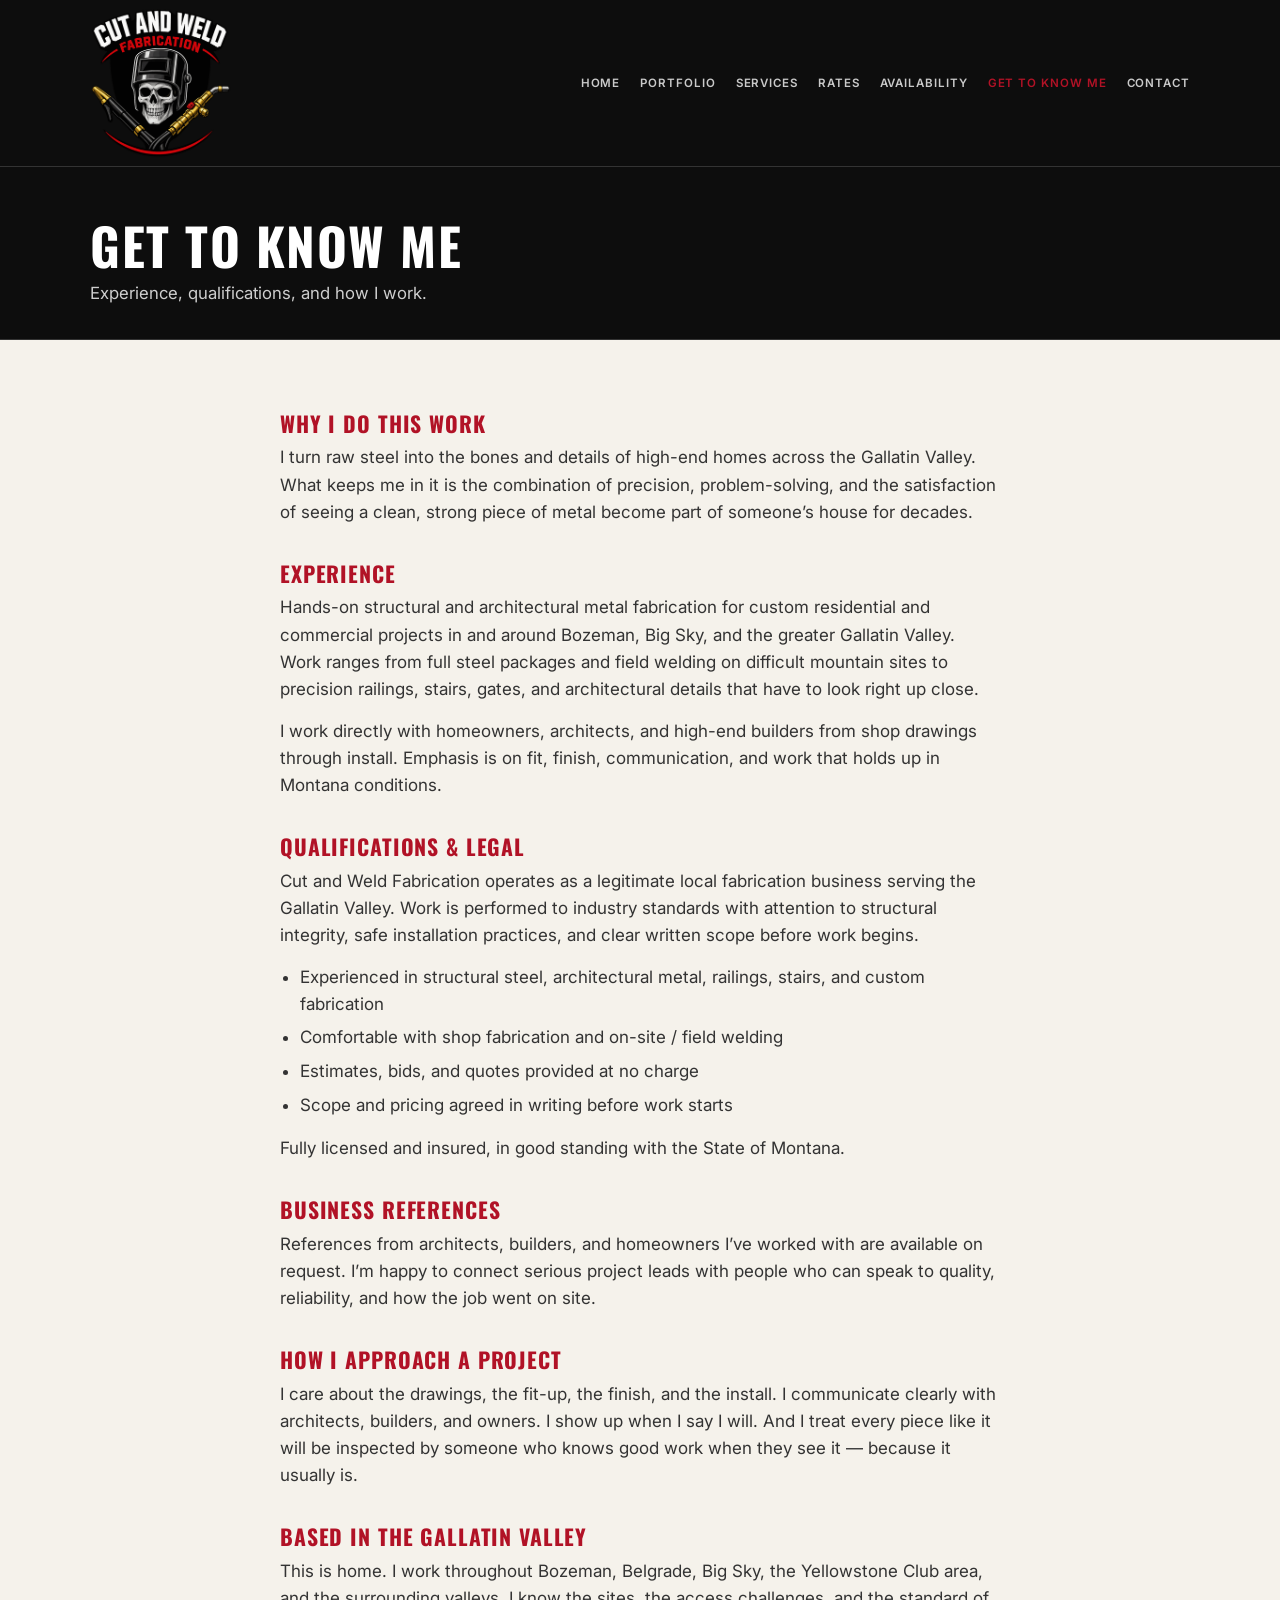
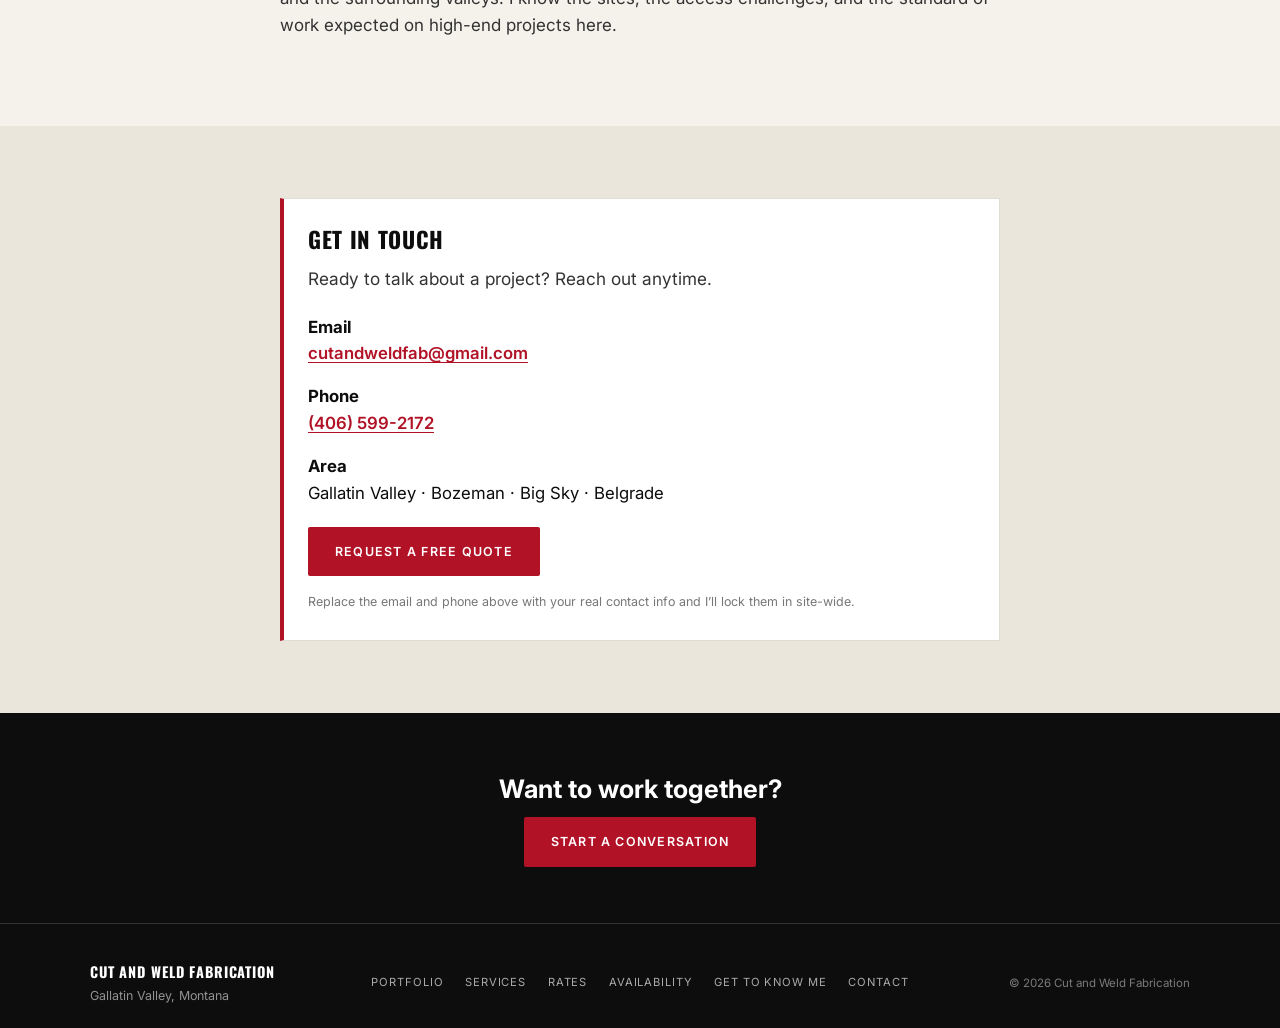
==== commit febb0d00: "Update site copy and replace the hero with a Lone Peak photo. Use a CC BY photograph of Lone Peak at" ====
--- a/about.html
+++ b/about.html
@@ -39,12 +39,11 @@
     <div class="container narrow">
       <div class="about-content">
         <h2>Why I Do This Work</h2>
-        <p>I’ve spent years with a stinger in one hand and a torch in the other, turning raw steel into the bones and details of high-end homes across the Gallatin Valley. What keeps me in it is the combination of precision, problem-solving, and the satisfaction of seeing a clean, strong piece of metal become part of someone’s house for decades.</p>
+        <p>I turn raw steel into the bones and details of high-end homes across the Gallatin Valley. What keeps me in it is the combination of precision, problem-solving, and the satisfaction of seeing a clean, strong piece of metal become part of someone’s house for decades.</p>
 
         <h2>Experience</h2>
         <p>Hands-on structural and architectural metal fabrication for custom residential and commercial projects in and around Bozeman, Big Sky, and the greater Gallatin Valley. Work ranges from full steel packages and field welding on difficult mountain sites to precision railings, stairs, gates, and architectural details that have to look right up close.</p>
         <p>I work directly with homeowners, architects, and high-end builders from shop drawings through install. Emphasis is on fit, finish, communication, and work that holds up in Montana conditions.</p>
-        <p class="placeholder-note">[Optional: add years in the trade, previous shops, or standout project types — send me the details and I’ll tighten this paragraph.]</p>
 
         <h2>Qualifications & Legal</h2>
         <p>Cut and Weld Fabrication operates as a legitimate local fabrication business serving the Gallatin Valley. Work is performed to industry standards with attention to structural integrity, safe installation practices, and clear written scope before work begins.</p>
@@ -54,11 +53,10 @@
           <li>Estimates, bids, and quotes provided at no charge</li>
           <li>Scope and pricing agreed in writing before work starts</li>
         </ul>
-        <p class="placeholder-note">[Add here if you have them: Montana contractor license number, business entity name, insurance (liability / workers’ comp), welding certifications (e.g. AWS), or bond info. Send me the exact wording and I’ll put it in cleanly.]</p>
+        <p>Fully licensed and insured, in good standing with the State of Montana.</p>
 
         <h2>Business References</h2>
         <p>References from architects, builders, and homeowners I’ve worked with are available on request. I’m happy to connect serious project leads with people who can speak to quality, reliability, and how the job went on site.</p>
-        <p class="placeholder-note">[When you’re ready, send 2–4 reference names/companies and a short line on the work type. I’ll format them as a clean list. Until then, “available on request” is professional and protects privacy.]</p>
 
         <h2>How I Approach a Project</h2>
         <p>I care about the drawings, the fit-up, the finish, and the install. I communicate clearly with architects, builders, and owners. I show up when I say I will. And I treat every piece like it will be inspected by someone who knows good work when they see it — because it usually is.</p>
--- a/styles.css
+++ b/styles.css
@@ -18,7 +18,7 @@
 .main-nav a{font-size:.72rem;font-weight:600;letter-spacing:.08em;text-transform:uppercase;color:rgba(255,255,255,.78);white-space:nowrap}
 .main-nav a:hover,.main-nav a.active{color:var(--red)}
 .nav-toggle{display:none;background:none;border:none;color:#fff;font-size:1.35rem;cursor:pointer}
-.hero{min-height:78vh;display:flex;align-items:flex-end;background-color:#0d0d0d;background-image:linear-gradient(to top,rgba(0,0,0,.78) 0%,rgba(0,0,0,.35) 45%,rgba(0,0,0,.25) 100%),url('https://images.unsplash.com/photo-1464822759023-fed622ff2c3b?auto=format&fit=crop&w=1920&q=85');background-position:center;background-size:cover;background-repeat:no-repeat;color:#fff}
+.hero{min-height:78vh;display:flex;align-items:flex-end;background-color:#0d0d0d;background-image:linear-gradient(to top,rgba(0,0,0,.78) 0%,rgba(0,0,0,.35) 45%,rgba(0,0,0,.25) 100%),url('images/lone-peak.jpg');background-position:center;background-size:cover;background-repeat:no-repeat;color:#fff}
 .hero-content{position:relative;z-index:1;padding:4.5rem 0 3.5rem;max-width:700px}
 .hero h1{font-family:var(--font-display);font-size:clamp(2.4rem,5.5vw,4.2rem);font-weight:700;line-height:1.02;letter-spacing:.02em;text-transform:uppercase;margin-bottom:.85rem;text-shadow:0 2px 16px rgba(0,0,0,.45)}
 .hero-sub{font-size:1.05rem;opacity:.92;max-width:440px;margin-bottom:1.75rem;line-height:1.5}
@@ -92,6 +92,9 @@
 .footer-links a{font-size:.7rem;letter-spacing:.08em;text-transform:uppercase;opacity:.65}
 .footer-links a:hover{opacity:1;color:var(--red)}
 .footer-copy{text-align:right;font-size:.72rem;opacity:.45}
+.photo-credit{margin-top:1.15rem;text-align:center;font-size:.68rem;line-height:1.45;opacity:.55}
+.photo-credit a{text-decoration:underline;text-underline-offset:2px}
+.photo-credit a:hover{opacity:1;color:var(--red)}
 .filter-bar{display:flex;flex-wrap:wrap;gap:.45rem;margin-bottom:1.75rem}
 .filter-btn{background:transparent;border:1px solid #bbb;color:#000;padding:.4rem .9rem;font-size:.7rem;font-weight:600;letter-spacing:.08em;text-transform:uppercase;cursor:pointer}
 .filter-btn:hover,.filter-btn.active{background:#0d0d0d;color:#fff;border-color:#0d0d0d}
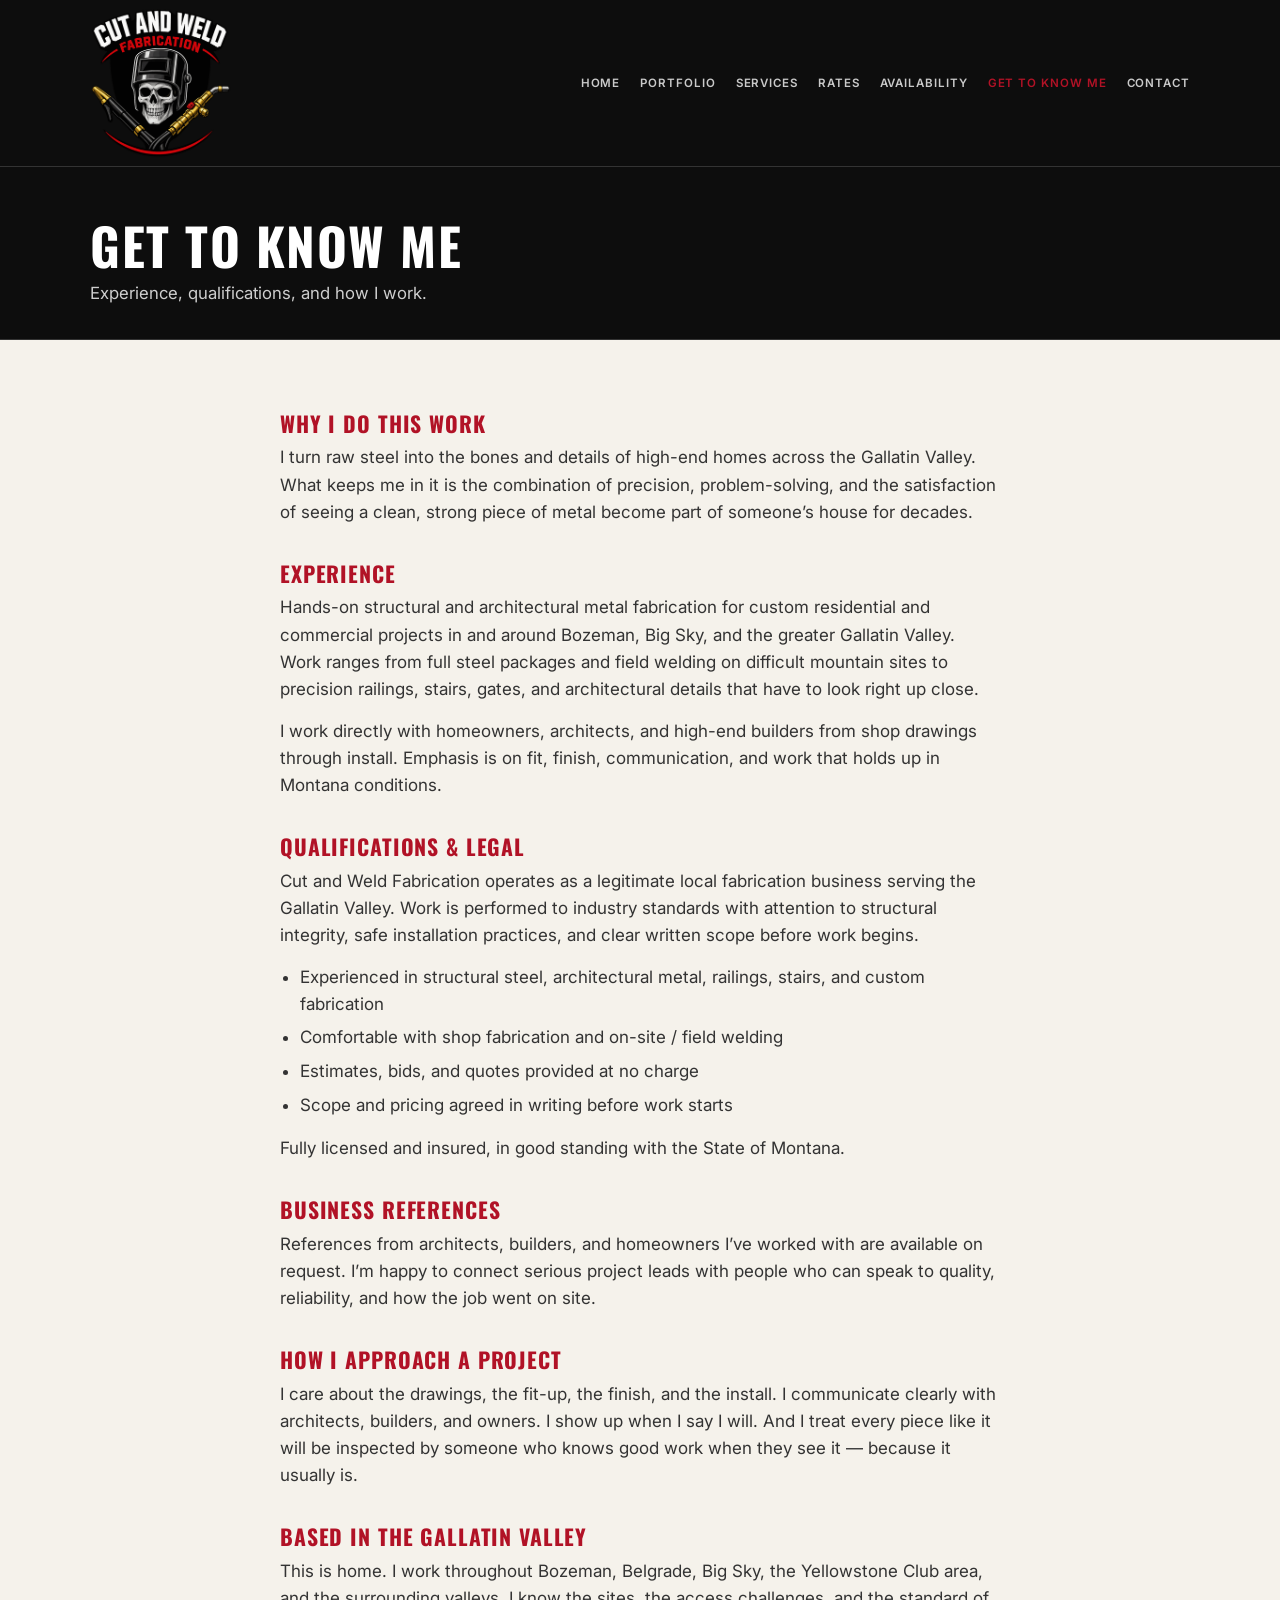
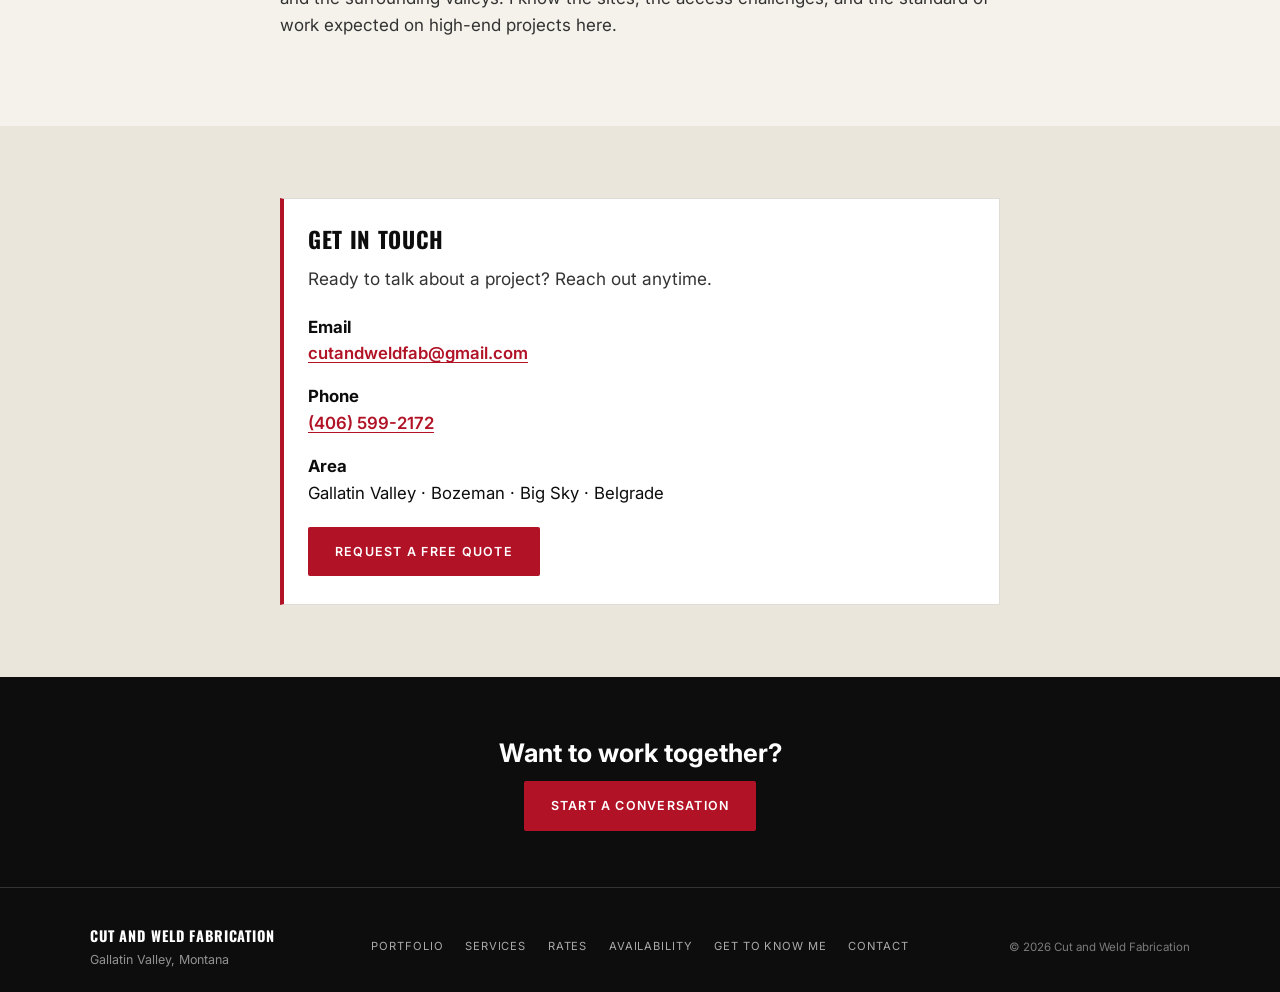
==== commit a084fc98: "Remove the leftover editor note on the about page. The contact details are already filled in, so the" ====
--- a/about.html
+++ b/about.html
@@ -76,7 +76,6 @@
         <p class="contact-line"><strong>Phone</strong><br><a href="tel:+14065992172">(406) 599-2172</a></p>
         <p class="contact-line"><strong>Area</strong><br>Gallatin Valley · Bozeman · Big Sky · Belgrade</p>
         <p style="margin-top:1.25rem"><a href="contact.html" class="btn btn-primary">Request a Free Quote</a></p>
-        <p class="form-note" style="margin-top:1rem">Replace the email and phone above with your real contact info and I’ll lock them in site-wide.</p>
       </div>
     </div>
   </section>
